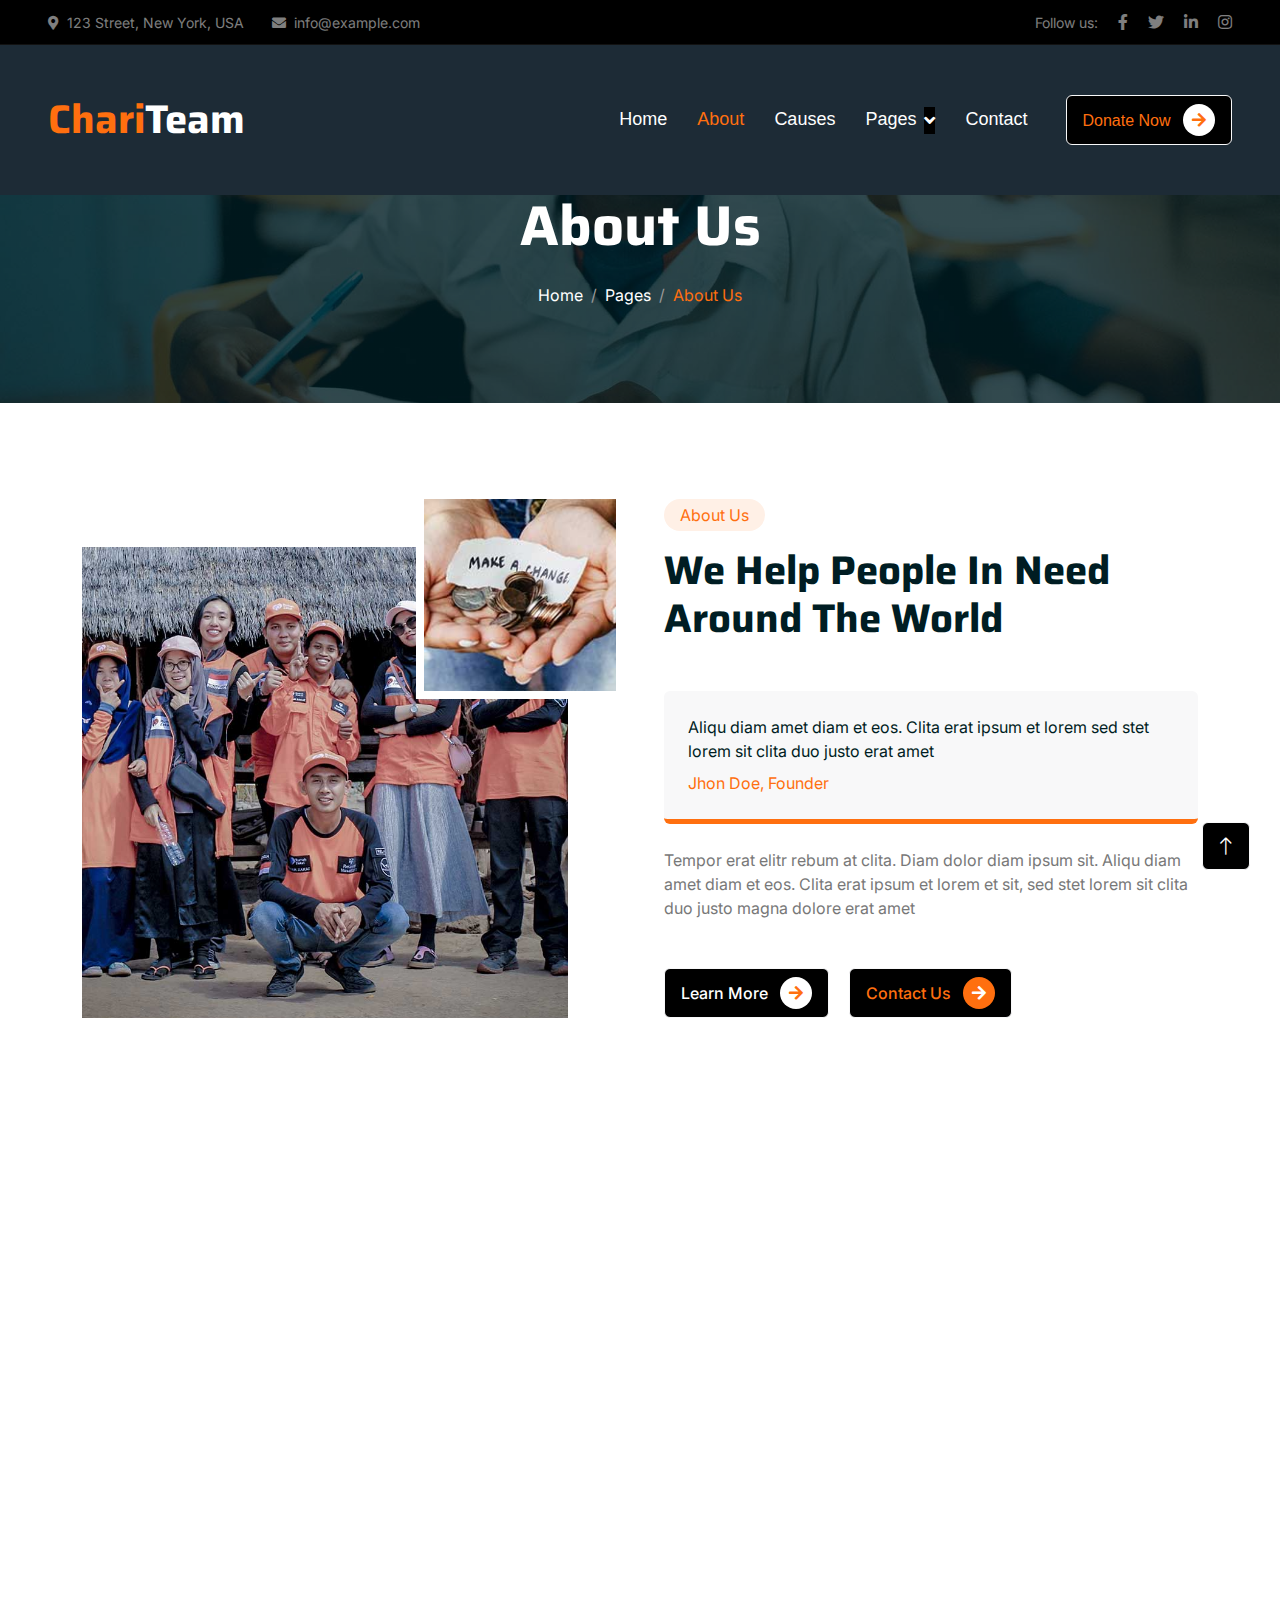
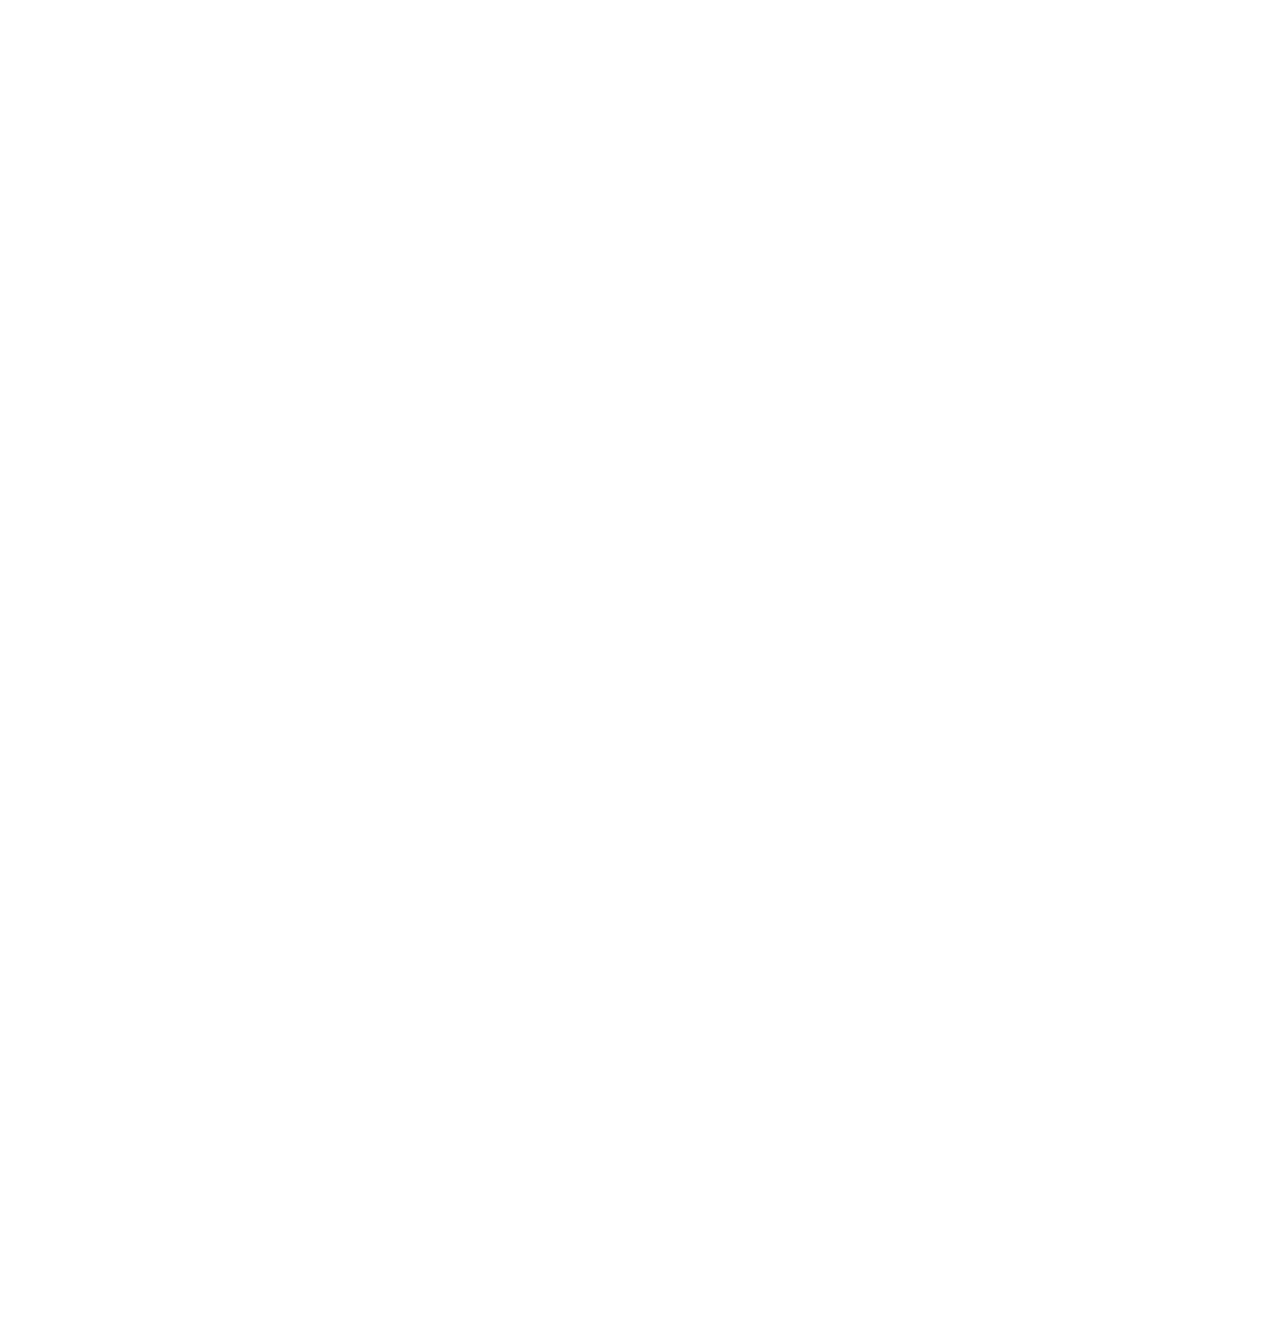
==== about.html @ 8b5d3482 "commit" ====
<!DOCTYPE html>
<html lang="en">

<head>
    <meta charset="utf-8">
    <title>ChariTeam - Free Nonprofit Website Template</title>
    <meta content="width=device-width, initial-scale=1.0" name="viewport">
    <meta content="" name="keywords">
    <meta content="" name="description">

    <!-- Favicon -->
    <link href="img/favicon.ico" rel="icon">

    <!-- Google Web Fonts -->
    <link rel="preconnect" href="https://fonts.googleapis.com">
    <link rel="preconnect" href="https://fonts.gstatic.com" crossorigin>
    <link href="https://fonts.googleapis.com/css2?family=Inter:wght@400;500;600&family=Saira:wght@500;600;700&display=swap" rel="stylesheet"> 

    <!-- Icon Font Stylesheet -->
    <link href="https://cdnjs.cloudflare.com/ajax/libs/font-awesome/5.10.0/css/all.min.css" rel="stylesheet">
    <link href="https://cdn.jsdelivr.net/npm/bootstrap-icons@1.4.1/font/bootstrap-icons.css" rel="stylesheet">

    <!-- Libraries Stylesheet -->
    <link href="lib/animate/animate.min.css" rel="stylesheet">
    <link href="lib/owlcarousel/assets/owl.carousel.min.css" rel="stylesheet">

    <!-- Customized Bootstrap Stylesheet -->
    <link href="css/bootstrap.min.css" rel="stylesheet">

    <!-- Template Stylesheet -->
    <link href="css/style.css" rel="stylesheet">
</head>

<body>
    <!-- Spinner Start -->
    <div id="spinner" class="show bg-white position-fixed translate-middle w-100 vh-100 top-50 start-50 d-flex align-items-center justify-content-center">
        <div class="spinner-grow text-primary" role="status"></div>
    </div>
    <!-- Spinner End -->


    <!-- Navbar Start -->
    <div class="container-fluid fixed-top px-0 wow fadeIn" data-wow-delay="0.1s">
        <div class="top-bar text-white-50 row gx-0 align-items-center d-none d-lg-flex">
            <div class="col-lg-6 px-5 text-start">
                <small><i class="fa fa-map-marker-alt me-2"></i>123 Street, New York, USA</small>
                <small class="ms-4"><i class="fa fa-envelope me-2"></i>info@example.com</small>
            </div>
            <div class="col-lg-6 px-5 text-end">
                <small>Follow us:</small>
                <a class="text-white-50 ms-3" href=""><i class="fab fa-facebook-f"></i></a>
                <a class="text-white-50 ms-3" href=""><i class="fab fa-twitter"></i></a>
                <a class="text-white-50 ms-3" href=""><i class="fab fa-linkedin-in"></i></a>
                <a class="text-white-50 ms-3" href=""><i class="fab fa-instagram"></i></a>
            </div>
        </div>

        <nav class="navbar navbar-expand-lg navbar-dark py-lg-0 px-lg-5 wow fadeIn" data-wow-delay="0.1s">
            <a href="index.html" class="navbar-brand ms-4 ms-lg-0">
                <h1 class="fw-bold text-primary m-0">Chari<span class="text-white">Team</span></h1>
            </a>
            <button type="button" class="navbar-toggler me-4" data-bs-toggle="collapse" data-bs-target="#navbarCollapse">
                <span class="navbar-toggler-icon"></span>
            </button>
            <div class="collapse navbar-collapse" id="navbarCollapse">
                <div class="navbar-nav ms-auto p-4 p-lg-0">
                    <a href="index.html" class="nav-item nav-link">Home</a>
                    <a href="about.html" class="nav-item nav-link active">About</a>
                    <a href="causes.html" class="nav-item nav-link">Causes</a>
                    <div class="nav-item dropdown">
                        <a href="#" class="nav-link dropdown-toggle" data-bs-toggle="dropdown">Pages</a>
                        <div class="dropdown-menu m-0">
                            <a href="service.html" class="dropdown-item">Service</a>
                            <a href="donate.html" class="dropdown-item">Donate</a>
                            <a href="team.html" class="dropdown-item">Our Team</a>
                            <a href="testimonial.html" class="dropdown-item">Testimonial</a>
                            <a href="404.html" class="dropdown-item">404 Page</a>
                        </div>
                    </div>
                    <a href="contact.html" class="nav-item nav-link">Contact</a>
                </div>
                <div class="d-none d-lg-flex ms-2">
                    <a class="btn btn-outline-primary py-2 px-3" href="">
                        Donate Now
                        <div class="d-inline-flex btn-sm-square bg-white text-primary rounded-circle ms-2">
                            <i class="fa fa-arrow-right"></i>
                        </div>
                    </a>
                </div>
            </div>
        </nav>
    </div>
    <!-- Navbar End -->


    <!-- Page Header Start -->
    <div class="container-fluid page-header mb-5 wow fadeIn" data-wow-delay="0.1s">
        <div class="container text-center">
            <h1 class="display-4 text-white animated slideInDown mb-4">About Us</h1>
            <nav aria-label="breadcrumb animated slideInDown">
                <ol class="breadcrumb justify-content-center mb-0">
                    <li class="breadcrumb-item"><a class="text-white" href="#">Home</a></li>
                    <li class="breadcrumb-item"><a class="text-white" href="#">Pages</a></li>
                    <li class="breadcrumb-item text-primary active" aria-current="page">About Us</li>
                </ol>
            </nav>
        </div>
    </div>
    <!-- Page Header End -->


    <!-- About Start -->
    <div class="container-xxl py-5">
        <div class="container">
            <div class="row g-5">
                <div class="col-lg-6 wow fadeInUp" data-wow-delay="0.1s">
                    <div class="position-relative overflow-hidden h-100" style="min-height: 400px;">
                        <img class="position-absolute w-100 h-100 pt-5 pe-5" src="img/about-1.jpg" alt="" style="object-fit: cover;">
                        <img class="position-absolute top-0 end-0 bg-white ps-2 pb-2" src="img/about-2.jpg" alt="" style="width: 200px; height: 200px;">
                    </div>
                </div>
                <div class="col-lg-6 wow fadeInUp" data-wow-delay="0.5s">
                    <div class="h-100">
                        <div class="d-inline-block rounded-pill bg-secondary text-primary py-1 px-3 mb-3">About Us</div>
                        <h1 class="display-6 mb-5">We Help People In Need Around The World</h1>
                        <div class="bg-light border-bottom border-5 border-primary rounded p-4 mb-4">
                            <p class="text-dark mb-2">Aliqu diam amet diam et eos. Clita erat ipsum et lorem sed stet lorem sit clita duo justo erat amet</p>
                            <span class="text-primary">Jhon Doe, Founder</span>
                        </div>
                        <p class="mb-5">Tempor erat elitr rebum at clita. Diam dolor diam ipsum sit. Aliqu diam amet diam et eos. Clita erat ipsum et lorem et sit, sed stet lorem sit clita duo justo magna dolore erat amet</p>
                        <a class="btn btn-primary py-2 px-3 me-3" href="">
                            Learn More
                            <div class="d-inline-flex btn-sm-square bg-white text-primary rounded-circle ms-2">
                                <i class="fa fa-arrow-right"></i>
                            </div>
                        </a>
                        <a class="btn btn-outline-primary py-2 px-3" href="">
                            Contact Us
                            <div class="d-inline-flex btn-sm-square bg-primary text-white rounded-circle ms-2">
                                <i class="fa fa-arrow-right"></i>
                            </div>
                        </a>
                    </div>
                </div>
            </div>
        </div>
    </div>
    <!-- About End -->


    <!-- Service Start -->
    <div class="container-xxl py-5">
        <div class="container">
            <div class="text-center mx-auto mb-5 wow fadeInUp" data-wow-delay="0.1s" style="max-width: 500px;">
                <div class="d-inline-block rounded-pill bg-secondary text-primary py-1 px-3 mb-3">What We Do</div>
                <h1 class="display-6 mb-5">Learn More What We Do And Get Involved</h1>
            </div>
            <div class="row g-4 justify-content-center">
                <div class="col-lg-4 col-md-6 wow fadeInUp" data-wow-delay="0.1s">
                    <div class="service-item bg-white text-center h-100 p-4 p-xl-5">
                        <img class="img-fluid mb-4" src="img/icon-1.png" alt="">
                        <h4 class="mb-3">Child Education</h4>
                        <p class="mb-4">Tempor ut dolore lorem kasd vero ipsum sit eirmod sit. Ipsum diam justo sed vero dolor duo.</p>
                        <a class="btn btn-outline-primary px-3" href="">
                            Learn More
                            <div class="d-inline-flex btn-sm-square bg-primary text-white rounded-circle ms-2">
                                <i class="fa fa-arrow-right"></i>
                            </div>
                        </a>
                    </div>
                </div>
                <div class="col-lg-4 col-md-6 wow fadeInUp" data-wow-delay="0.3s">
                    <div class="service-item bg-white text-center h-100 p-4 p-xl-5">
                        <img class="img-fluid mb-4" src="img/icon-2.png" alt="">
                        <h4 class="mb-3">Medical Treatment</h4>
                        <p class="mb-4">Tempor ut dolore lorem kasd vero ipsum sit eirmod sit. Ipsum diam justo sed vero dolor duo.</p>
                        <a class="btn btn-outline-primary px-3" href="">
                            Learn More
                            <div class="d-inline-flex btn-sm-square bg-primary text-white rounded-circle ms-2">
                                <i class="fa fa-arrow-right"></i>
                            </div>
                        </a>
                    </div>
                </div>
                <div class="col-lg-4 col-md-6 wow fadeInUp" data-wow-delay="0.5s">
                    <div class="service-item bg-white text-center h-100 p-4 p-xl-5">
                        <img class="img-fluid mb-4" src="img/icon-3.png" alt="">
                        <h4 class="mb-3">Pure Drinking Water</h4>
                        <p class="mb-4">Tempor ut dolore lorem kasd vero ipsum sit eirmod sit. Ipsum diam justo sed vero dolor duo.</p>
                        <a class="btn btn-outline-primary px-3" href="">
                            Learn More
                            <div class="d-inline-flex btn-sm-square bg-primary text-white rounded-circle ms-2">
                                <i class="fa fa-arrow-right"></i>
                            </div>
                        </a>
                    </div>
                </div>
            </div>
        </div>
    </div>
    <!-- Service End -->


    <!-- Team Start -->
    <div class="container-xxl py-5">
        <div class="container">
            <div class="text-center mx-auto mb-5 wow fadeInUp" data-wow-delay="0.1s" style="max-width: 500px;">
                <div class="d-inline-block rounded-pill bg-secondary text-primary py-1 px-3 mb-3">Team Members</div>
                <h1 class="display-6 mb-5">Let's Meet With Our Ordinary Soldiers</h1>
            </div>
            <div class="row g-4">
                <div class="col-lg-3 col-md-6 wow fadeInUp" data-wow-delay="0.1s">
                    <div class="team-item position-relative rounded overflow-hidden">
                        <div class="overflow-hidden">
                            <img class="img-fluid" src="img/team-1.jpg" alt="">
                        </div>
                        <div class="team-text bg-light text-center p-4">
                            <h5>Full Name</h5>
                            <p class="text-primary">Designation</p>
                            <div class="team-social text-center">
                                <a class="btn btn-square" href=""><i class="fab fa-facebook-f"></i></a>
                                <a class="btn btn-square" href=""><i class="fab fa-twitter"></i></a>
                                <a class="btn btn-square" href=""><i class="fab fa-instagram"></i></a>
                            </div>
                        </div>
                    </div>
                </div>
                <div class="col-lg-3 col-md-6 wow fadeInUp" data-wow-delay="0.3s">
                    <div class="team-item position-relative rounded overflow-hidden">
                        <div class="overflow-hidden">
                            <img class="img-fluid" src="img/team-2.jpg" alt="">
                        </div>
                        <div class="team-text bg-light text-center p-4">
                            <h5>Full Name</h5>
                            <p class="text-primary">Designation</p>
                            <div class="team-social text-center">
                                <a class="btn btn-square" href=""><i class="fab fa-facebook-f"></i></a>
                                <a class="btn btn-square" href=""><i class="fab fa-twitter"></i></a>
                                <a class="btn btn-square" href=""><i class="fab fa-instagram"></i></a>
                            </div>
                        </div>
                    </div>
                </div>
                <div class="col-lg-3 col-md-6 wow fadeInUp" data-wow-delay="0.5s">
                    <div class="team-item position-relative rounded overflow-hidden">
                        <div class="overflow-hidden">
                            <img class="img-fluid" src="img/team-3.jpg" alt="">
                        </div>
                        <div class="team-text bg-light text-center p-4">
                            <h5>Full Name</h5>
                            <p class="text-primary">Designation</p>
                            <div class="team-social text-center">
                                <a class="btn btn-square" href=""><i class="fab fa-facebook-f"></i></a>
                                <a class="btn btn-square" href=""><i class="fab fa-twitter"></i></a>
                                <a class="btn btn-square" href=""><i class="fab fa-instagram"></i></a>
                            </div>
                        </div>
                    </div>
                </div>
                <div class="col-lg-3 col-md-6 wow fadeInUp" data-wow-delay="0.7s">
                    <div class="team-item position-relative rounded overflow-hidden">
                        <div class="overflow-hidden">
                            <img class="img-fluid" src="img/team-4.jpg" alt="">
                        </div>
                        <div class="team-text bg-light text-center p-4">
                            <h5>Full Name</h5>
                            <p class="text-primary">Designation</p>
                            <div class="team-social text-center">
                                <a class="btn btn-square" href=""><i class="fab fa-facebook-f"></i></a>
                                <a class="btn btn-square" href=""><i class="fab fa-twitter"></i></a>
                                <a class="btn btn-square" href=""><i class="fab fa-instagram"></i></a>
                            </div>
                        </div>
                    </div>
                </div>
            </div>
        </div>
    </div>
    <!-- Team End -->


    <!-- Footer Start -->
    <div class="container-fluid bg-dark text-white-50 footer mt-5 pt-5 wow fadeIn" data-wow-delay="0.1s">
        <div class="container py-5">
            <div class="row g-5">
                <div class="col-lg-3 col-md-6">
                    <h1 class="fw-bold text-primary mb-4">Chari<span class="text-white">Team</span></h1>
                    <p>Diam dolor diam ipsum sit. Aliqu diam amet diam et eos. Clita erat ipsum et lorem et sit, sed stet lorem sit clita</p>
                    <div class="d-flex pt-2">
                        <a class="btn btn-square me-1" href=""><i class="fab fa-twitter"></i></a>
                        <a class="btn btn-square me-1" href=""><i class="fab fa-facebook-f"></i></a>
                        <a class="btn btn-square me-1" href=""><i class="fab fa-youtube"></i></a>
                        <a class="btn btn-square me-0" href=""><i class="fab fa-linkedin-in"></i></a>
                    </div>
                </div>
                <div class="col-lg-3 col-md-6">
                    <h5 class="text-light mb-4">Address</h5>
                    <p><i class="fa fa-map-marker-alt me-3"></i>123 Street, New York, USA</p>
                    <p><i class="fa fa-phone-alt me-3"></i>+012 345 67890</p>
                    <p><i class="fa fa-envelope me-3"></i>info@example.com</p>
                </div>
                <div class="col-lg-3 col-md-6">
                    <h5 class="text-light mb-4">Quick Links</h5>
                    <a class="btn btn-link" href="">About Us</a>
                    <a class="btn btn-link" href="">Contact Us</a>
                    <a class="btn btn-link" href="">Our Services</a>
                    <a class="btn btn-link" href="">Terms & Condition</a>
                    <a class="btn btn-link" href="">Support</a>
                </div>
                <div class="col-lg-3 col-md-6">
                    <h5 class="text-light mb-4">Newsletter</h5>
                    <p>Dolor amet sit justo amet elitr clita ipsum elitr est.</p>
                    <div class="position-relative mx-auto" style="max-width: 400px;">
                        <input class="form-control bg-transparent w-100 py-3 ps-4 pe-5" type="text" placeholder="Your email">
                        <button type="button" class="btn btn-primary py-2 position-absolute top-0 end-0 mt-2 me-2">SignUp</button>
                    </div>
                </div>
            </div>
        </div>
        <div class="container-fluid copyright">
            <div class="container">
                <div class="row">
                    <div class="col-md-6 text-center text-md-start mb-3 mb-md-0">
                        &copy; <a href="#">Your Site Name</a>, All Right Reserved.
                    </div>
                    <div class="col-md-6 text-center text-md-end">
                        <!--/*** This template is free as long as you keep the footer author’s credit link/attribution link/backlink. If you'd like to use the template without the footer author’s credit link/attribution link/backlink, you can purchase the Credit Removal License from "https://htmlcodex.com/credit-removal". Thank you for your support. ***/-->
                        Designed By <a href="https://htmlcodex.com">HTML Codex</a>
                    </div>
                </div>
            </div>
        </div>
    </div>
    <!-- Footer End -->


    <!-- Back to Top -->
    <a href="#" class="btn btn-lg btn-primary btn-lg-square back-to-top"><i class="bi bi-arrow-up"></i></a>


    <!-- JavaScript Libraries -->
    <script src="https://code.jquery.com/jquery-3.4.1.min.js"></script>
    <script src="https://cdn.jsdelivr.net/npm/bootstrap@5.0.0/dist/js/bootstrap.bundle.min.js"></script>
    <script src="lib/wow/wow.min.js"></script>
    <script src="lib/easing/easing.min.js"></script>
    <script src="lib/waypoints/waypoints.min.js"></script>
    <script src="lib/owlcarousel/owl.carousel.min.js"></script>
    <script src="lib/parallax/parallax.min.js"></script>

    <!-- Template Javascript -->
    <script src="js/main.js"></script>
</body>

</html>
---- css/style.css ----
/********** Template CSS **********/
:root {
    --primary: #FF6F0F;
    --secondary: #FFF0E6;
    --light: #F8F8F9;
    --dark: #001D23;
}

.back-to-top {
    position: fixed;
    display: none;
    right: 30px;
    bottom: 30px;
    z-index: 99;
}


/*** Spinner ***/
#spinner {
    opacity: 0;
    visibility: hidden;
    transition: opacity .5s ease-out, visibility 0s linear .5s;
    z-index: 99999;
}

#spinner.show {
    transition: opacity .5s ease-out, visibility 0s linear 0s;
    visibility: visible;
    opacity: 1;
}


/*** Button ***/
.btn {
    font-weight: 500;
    transition: .5s;
    background-color: black;
    border-color: #F8F8F9;
}

.btn.btn-primary,
.btn.btn-outline-primary:hover {
    color: #FFFFFF;
}

.btn.btn-primary:hover {
    color: var(--primary);
    background: transparent;
}

.btn-square {
    width: 38px;
    height: 38px;
}

.btn-sm-square {
    width: 32px;
    height: 32px;
}

.btn-lg-square {
    width: 48px;
    height: 48px;
}

.btn-square,
.btn-sm-square,
.btn-lg-square {
    padding: 0;
    display: flex;
    align-items: center;
    justify-content: center;
    font-weight: normal;
}


/*** Navbar ***/
.fixed-top {
    transition: .5s;
}

.top-bar {
    height: 45px;
    border-bottom: 1px solid rgba(255, 255, 255, .07);
    background-color: #000;
}
.navbar {
    background-color: #1d2b36;
    height: 150px;
    font-size: 18px;
    font-family: Arial, Helvetica, sans-serif;
}
.navbar .dropdown-toggle::after {
    border: none;
    content: "\f107";
    font-family: "Font Awesome 5 Free";
    font-weight: 900;
    vertical-align: middle;
    margin-left: 8px;
    background-color: #000;
}

.navbar .navbar-nav .nav-link {
    margin-right: 30px;
    padding: 25px 0;
    color: #FFFFFF;
    font-weight: 500;
    outline: none;
}

.navbar .navbar-nav .nav-link:hover,
.navbar .navbar-nav .nav-link.active {
    color: var(--primary);
}

@media (max-width: 991.98px) {
    .navbar .navbar-nav {
        margin-top: 10px;
        border-top: 1px solid rgba(0, 0, 0, .07);
        background: var(--dark);
    }

    .navbar .navbar-nav .nav-link {
        padding: 10px 0;
    }
}

@media (min-width: 992px) {
    .navbar .nav-item .dropdown-menu {
        display: block;
        visibility: hidden;
        top: 100%;
        transform: rotateX(-75deg);
        transform-origin: 0% 0%;
        transition: .5s;
        opacity: 0;
    }

    .navbar .nav-item:hover .dropdown-menu {
        transform: rotateX(0deg);
        visibility: visible;
        transition: .5s;
        opacity: 1;
    }
}


/*** Header ***/
.carousel-caption {
    top: 0;
    left: 0;
    right: 0;
    bottom: 0;
    display: flex;
    align-items: center;
    justify-content: center;
    text-align: center;
    background: rgba(0, 29, 35, .8);
    z-index: 1;
}

.carousel-control-prev,
.carousel-control-next {
    width: 15%;
}

.carousel-control-prev-icon,
.carousel-control-next-icon {
    width: 3rem;
    height: 3rem;
    background-color: var(--dark);
    border: 12px solid var(--dark);
    border-radius: 3rem;
}

@media (max-width: 768px) {
    #header-carousel .carousel-item {
        position: relative;
        min-height: 450px;
    }
    
    #header-carousel .carousel-item img {
        position: absolute;
        width: 100%;
        height: 100%;
        object-fit: cover;
    }
}

.page-header {
    padding-top: 12rem;
    padding-bottom: 6rem;
    background: linear-gradient(rgba(0, 29, 35, .8), rgba(0, 29, 35, .8)), url(../img/carousel-1.jpg) center center no-repeat;
    background-size: cover;
}

.page-header .breadcrumb-item+.breadcrumb-item::before {
    color: #999999;
}


/*** Causes ***/
.causes-item .progress {
    height: 5px;
    border-radius: 0;
    overflow: visible;
}

.causes-item .progress .progress-bar {
    position: relative;
    overflow: visible;
    width: 0px;
    border-radius: 0;
    transition: 5s;
}

.causes-item .progress .progress-bar span {
    position: absolute;
    top: -7px;
    right: 0;
    width: 40px;
    height: 19px;
    display: flex;
    align-items: center;
    justify-content: center;
    font-size: 12px;
    background: var(--primary);
    color: #FFFFFF;
}

.causes-item .causes-overlay {
    position: absolute;
    width: 100%;
    height: 0;
    top: 0;
    left: 0;
    display: flex;
    align-items: center;
    justify-content: center;
    background: rgba(0, 0, 0, .5);
    overflow: hidden;
    opacity: 0;
    transition: .5s;
}

.causes-item:hover .causes-overlay {
    height: 100%;
    opacity: 1;
}


/*** Service ***/
.service-item {
    box-shadow: 0 0 45px rgba(0, 0, 0, .06);
}


/*** Donate ***/
.donate {
    background: rgba(0, 29, 35, .8);
}

.btn-group .btn-light:hover,
.btn-group input[type="radio"]:checked+label {
    color: var(--primary);
    border-color: var(--primary);
}


/*** Team ***/
.team-item img {
    position: relative;
    top: 0;
    transition: .5s;
}

.team-item:hover img {
    top: -30px;
}

.team-item .team-text {
    position: relative;
    height: 100px;
    transition: .5s;
}

.team-item:hover .team-text {
    margin-top: -60px;
    height: 160px;
}

.team-item .team-text .team-social {
    opacity: 0;
    transition: .5s;
}

.team-item:hover .team-text .team-social {
    opacity: 1;
}

.team-item .team-social .btn {
    display: inline-flex;
    color: var(--primary);
    background: #FFFFFF;
    border-radius: 40px;
}

.team-item .team-social .btn:hover {
    color: #FFFFFF;
    background: var(--primary);
}


/*** Testimonial ***/
.testimonial-carousel::before {
    position: absolute;
    content: "";
    top: 0;
    left: 0;
    height: 100%;
    width: 0;
    background: linear-gradient(to right, rgba(255, 255, 255, 1) 0%, rgba(255, 255, 255, 0) 100%);
    z-index: 1;
}

.testimonial-carousel::after {
    position: absolute;
    content: "";
    top: 0;
    right: 0;
    height: 100%;
    width: 0;
    background: linear-gradient(to left, rgba(255, 255, 255, 1) 0%, rgba(255, 255, 255, 0) 100%);
    z-index: 1;
}

@media (min-width: 768px) {
    .testimonial-carousel::before,
    .testimonial-carousel::after {
        width: 200px;
    }
}

@media (min-width: 992px) {
    .testimonial-carousel::before,
    .testimonial-carousel::after {
        width: 300px;
    }
}

.testimonial-carousel .owl-item .testimonial-text {
    background: var(--light);
    transform: scale(.8);
    transition: .5s;
}

.testimonial-carousel .owl-item.center .testimonial-text {
    background: var(--primary);
    transform: scale(1);
}

.testimonial-carousel .owl-item .testimonial-text *,
.testimonial-carousel .owl-item .testimonial-item img {
    transition: .5s;
}

.testimonial-carousel .owl-item.center .testimonial-text * {
    color: var(--light) !important;
}

.testimonial-carousel .owl-item.center .testimonial-item img {
    background: var(--primary) !important;
} 

.testimonial-carousel .owl-nav {
    position: absolute;
    width: 350px;
    top: 15px;
    left: 50%;
    transform: translateX(-50%);
    display: flex;
    justify-content: space-between;
    opacity: 0;
    transition: .5s;
    z-index: 1;
}

.testimonial-carousel:hover .owl-nav {
    width: 300px;
    opacity: 1;
}

.testimonial-carousel .owl-nav .owl-prev,
.testimonial-carousel .owl-nav .owl-next {
    position: relative;
    color: var(--primary);
    font-size: 45px;
    transition: .5s;
}

.testimonial-carousel .owl-nav .owl-prev:hover,
.testimonial-carousel .owl-nav .owl-next:hover {
    color: var(--dark);
}


/*** Footer ***/

.footer .btn.btn-link {
    display: block;
    margin-bottom: 5px;
    padding: 0;
    text-align: left;
    color: rgba(255,255,255,0.5);
    font-weight: normal;
    text-transform: capitalize;
    transition: .3s;
}

.footer .btn.btn-link::before {
    position: relative;
    content: "\f105";
    font-family: "Font Awesome 5 Free";
    font-weight: 900;
    color: rgba(255,255,255,0.5);
    margin-right: 10px;
}

.footer .btn.btn-link:hover {
    color: var(--light);
    letter-spacing: 1px;
    box-shadow: none;
}

.footer .btn.btn-square {
    color: rgba(255,255,255,0.5);
    border: 1px solid rgba(255,255,255,0.5);
}

.footer .btn.btn-square:hover {
    color: var(--secondary);
    border-color: var(--light);
}

.footer .copyright {
    padding: 25px 0;
    font-size: 15px;
    border-top: 1px solid rgba(256, 256, 256, .1);
}

.footer .copyright a {
    color: var(--secondary);
}

.footer .copyright a:hover {
    color: var(--primary);
}
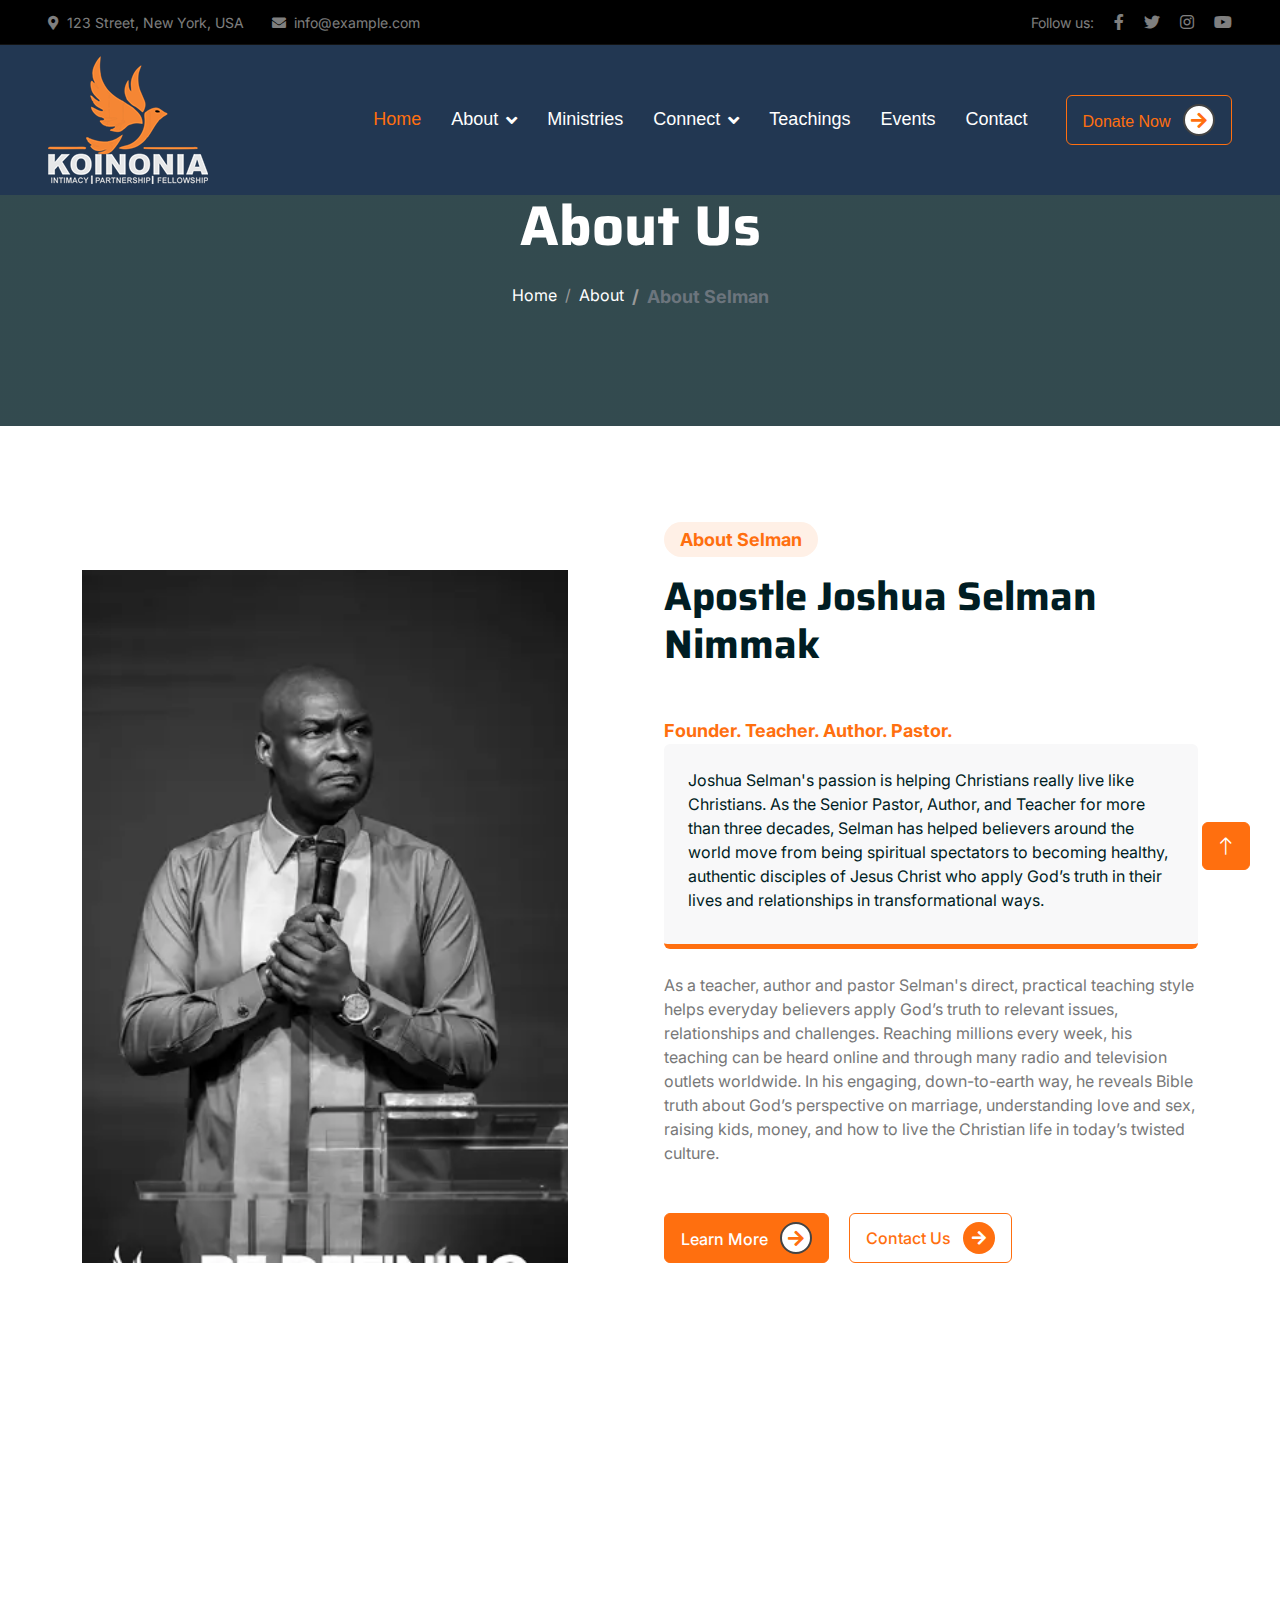
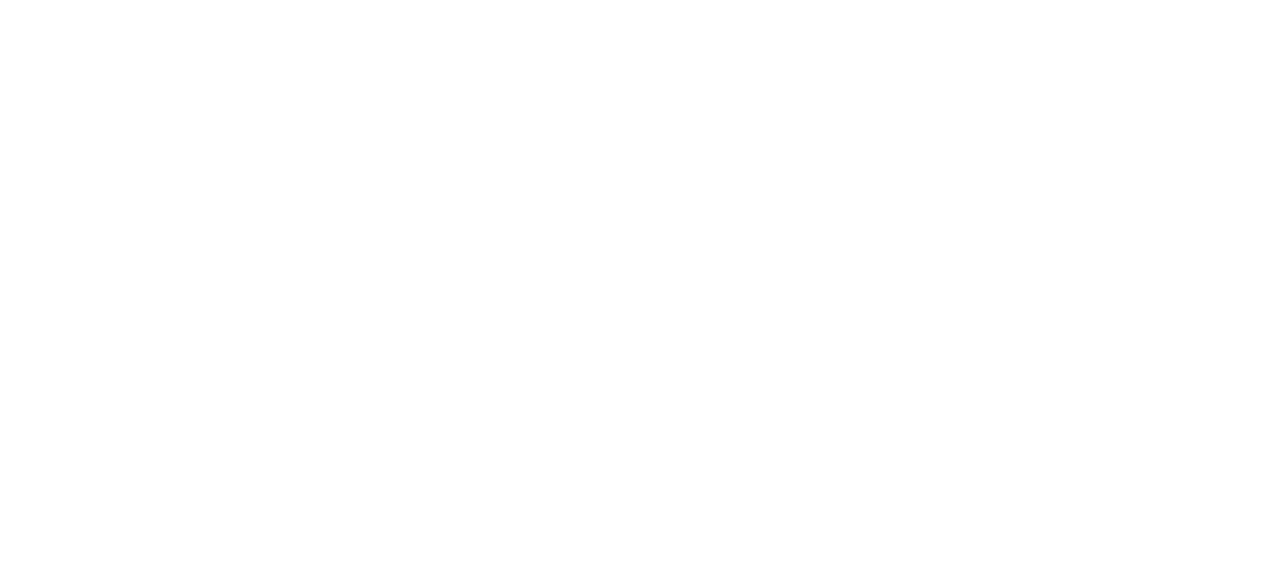
==== commit 39d205c6: "commit" ====
--- a/about.html
+++ b/about.html
@@ -3,7 +3,7 @@
 
 <head>
     <meta charset="utf-8">
-    <title>ChariTeam - Free Nonprofit Website Template</title>
+    <title>KOINONIA: Eternity Network International</title>
     <meta content="width=device-width, initial-scale=1.0" name="viewport">
     <meta content="" name="keywords">
     <meta content="" name="description">
@@ -48,39 +48,55 @@
             </div>
             <div class="col-lg-6 px-5 text-end">
                 <small>Follow us:</small>
-                <a class="text-white-50 ms-3" href=""><i class="fab fa-facebook-f"></i></a>
-                <a class="text-white-50 ms-3" href=""><i class="fab fa-twitter"></i></a>
-                <a class="text-white-50 ms-3" href=""><i class="fab fa-linkedin-in"></i></a>
-                <a class="text-white-50 ms-3" href=""><i class="fab fa-instagram"></i></a>
+                <a class="text-white-50 ms-3" href="https://web.facebook.com/koinoniaglobal/"><i class="fab fa-facebook-f"></i></a>
+                <a class="text-white-50 ms-3" href="twitter.com/koinoniaeni"><i class="fab fa-twitter"></i></a>
+                <a class="text-white-50 ms-3" href="Instagram.com/Koinonia.abuja"><i class="fab fa-instagram"></i></a>
+                <a class="text-white-50 ms-3" href="https://www.youtube.com/@KoinoniaGlobal"><i class="fab fa-youtube"></i></a>
             </div>
         </div>
 
         <nav class="navbar navbar-expand-lg navbar-dark py-lg-0 px-lg-5 wow fadeIn" data-wow-delay="0.1s">
             <a href="index.html" class="navbar-brand ms-4 ms-lg-0">
-                <h1 class="fw-bold text-primary m-0">Chari<span class="text-white">Team</span></h1>
+                <img src="img/logo1.png">
             </a>
             <button type="button" class="navbar-toggler me-4" data-bs-toggle="collapse" data-bs-target="#navbarCollapse">
                 <span class="navbar-toggler-icon"></span>
             </button>
             <div class="collapse navbar-collapse" id="navbarCollapse">
                 <div class="navbar-nav ms-auto p-4 p-lg-0">
-                    <a href="index.html" class="nav-item nav-link">Home</a>
-                    <a href="about.html" class="nav-item nav-link active">About</a>
-                    <a href="causes.html" class="nav-item nav-link">Causes</a>
+                    <a href="index.html" class="nav-item nav-link active">Home</a>
                     <div class="nav-item dropdown">
-                        <a href="#" class="nav-link dropdown-toggle" data-bs-toggle="dropdown">Pages</a>
+                        <a href="#" class="nav-link dropdown-toggle" data-bs-toggle="dropdown">About</a>
                         <div class="dropdown-menu m-0">
-                            <a href="service.html" class="dropdown-item">Service</a>
-                            <a href="donate.html" class="dropdown-item">Donate</a>
-                            <a href="team.html" class="dropdown-item">Our Team</a>
-                            <a href="testimonial.html" class="dropdown-item">Testimonial</a>
-                            <a href="404.html" class="dropdown-item">404 Page</a>
-                        </div>
-                    </div>
+                            <a href="service.html" class="dropdown-item">Apostle Selman</a>
+                            <a href="donate.html" class="dropdown-item">Our Mission & Vision</a>
+                            <a href="beliefs.html" class="dropdown-item">Our Beliefs</a>
+                            <a href="history.html" class="dropdown-item">Our History</a>
+                            <a href="team.html" class="dropdown-item">Our Pastors</a>
+                            <a href="team.html" class="dropdown-item">Our Blog</a>
+                            
+                            
+                        </div>
+                    </div>
+                    <a href="causes.html" class="nav-item nav-link">Ministries</a>
+                    <div class="nav-item dropdown">
+                        <a href="#" class="nav-link dropdown-toggle" data-bs-toggle="dropdown">Connect</a>
+                        <div class="dropdown-menu m-0">
+                            <a href="homegroup.html" class="dropdown-item">Home Groups</a>
+                            <a href="recovery.html" class="dropdown-item">Recovery Group</a>
+                            <a href="membership.html" class="dropdown-item">Membership</a>
+                            <a href="children.html" class="dropdown-item">Children & Students</a>
+                            <a href="404.html" class="dropdown-item">Volunteer</a>
+                            <a href="counselling.html" class="dropdown-item">Counselling</a>
+                            <a href="assistence.html" class="dropdown-item">Assistence</a>
+                        </div>
+                    </div>
+                    <a href="teachings.html" class="nav-item nav-link">Teachings</a>
+                    <a href="events.html" class="nav-item nav-link">Events</a>
                     <a href="contact.html" class="nav-item nav-link">Contact</a>
                 </div>
                 <div class="d-none d-lg-flex ms-2">
-                    <a class="btn btn-outline-primary py-2 px-3" href="">
+                    <a class="btn btn-outline-primary py-2 px-3" href="https://pay.squadco.com/koinoniaglobal">
                         Donate Now
                         <div class="d-inline-flex btn-sm-square bg-white text-primary rounded-circle ms-2">
                             <i class="fa fa-arrow-right"></i>
@@ -100,8 +116,8 @@
             <nav aria-label="breadcrumb animated slideInDown">
                 <ol class="breadcrumb justify-content-center mb-0">
                     <li class="breadcrumb-item"><a class="text-white" href="#">Home</a></li>
-                    <li class="breadcrumb-item"><a class="text-white" href="#">Pages</a></li>
-                    <li class="breadcrumb-item text-primary active" aria-current="page">About Us</li>
+                    <li class="breadcrumb-item"><a class="text-white" href="#">About</a></li>
+                    <li class="breadcrumb-item text-primary active" aria-current="page">About Selman</li>
                 </ol>
             </nav>
         </div>
@@ -115,19 +131,29 @@
             <div class="row g-5">
                 <div class="col-lg-6 wow fadeInUp" data-wow-delay="0.1s">
                     <div class="position-relative overflow-hidden h-100" style="min-height: 400px;">
-                        <img class="position-absolute w-100 h-100 pt-5 pe-5" src="img/about-1.jpg" alt="" style="object-fit: cover;">
-                        <img class="position-absolute top-0 end-0 bg-white ps-2 pb-2" src="img/about-2.jpg" alt="" style="width: 200px; height: 200px;">
+                        <img class="position-absolute w-100 h-100 pt-5 pe-5" src="img/apostle.webp" alt="Apostle Selman" style="object-fit: cover;">
+                        
                     </div>
                 </div>
                 <div class="col-lg-6 wow fadeInUp" data-wow-delay="0.5s">
                     <div class="h-100">
-                        <div class="d-inline-block rounded-pill bg-secondary text-primary py-1 px-3 mb-3">About Us</div>
-                        <h1 class="display-6 mb-5">We Help People In Need Around The World</h1>
+                        <div class="d-inline-block rounded-pill bg-secondary text-primary py-1 px-3 mb-3">About Selman</div>
+                        <h1 class="display-6 mb-5">Apostle Joshua Selman Nimmak</h1>
+                        <span class="text-primary">Founder. Teacher. Author. Pastor.</span>
                         <div class="bg-light border-bottom border-5 border-primary rounded p-4 mb-4">
-                            <p class="text-dark mb-2">Aliqu diam amet diam et eos. Clita erat ipsum et lorem sed stet lorem sit clita duo justo erat amet</p>
-                            <span class="text-primary">Jhon Doe, Founder</span>
-                        </div>
-                        <p class="mb-5">Tempor erat elitr rebum at clita. Diam dolor diam ipsum sit. Aliqu diam amet diam et eos. Clita erat ipsum et lorem et sit, sed stet lorem sit clita duo justo magna dolore erat amet</p>
+                            <p class="text-dark mb-2">Joshua Selman's passion is helping Christians really live like Christians. 
+                                As the Senior Pastor, Author, and Teacher for more than three decades, Selman has helped believers 
+                                around the world move from being spiritual spectators to becoming healthy, authentic disciples of 
+                                Jesus Christ who apply God’s truth in their lives and relationships in transformational ways.</p>
+                            
+                            
+                        </div>
+                        <p class="mb-5">As a teacher, author and pastor Selman's direct, practical teaching style helps everyday believers apply
+                            God’s truth to relevant issues, relationships and challenges. Reaching millions every week, his 
+                            teaching can be heard online and through many radio and television outlets worldwide. 
+                            In his engaging, down-to-earth way, he reveals Bible truth about God’s perspective on marriage, 
+                            understanding love and sex, raising kids, money, and how to live the Christian life in today’s 
+                            twisted culture.</p>
                         <a class="btn btn-primary py-2 px-3 me-3" href="">
                             Learn More
                             <div class="d-inline-flex btn-sm-square bg-white text-primary rounded-circle ms-2">
@@ -155,200 +181,79 @@
                 <div class="d-inline-block rounded-pill bg-secondary text-primary py-1 px-3 mb-3">What We Do</div>
                 <h1 class="display-6 mb-5">Learn More What We Do And Get Involved</h1>
             </div>
-            <div class="row g-4 justify-content-center">
-                <div class="col-lg-4 col-md-6 wow fadeInUp" data-wow-delay="0.1s">
-                    <div class="service-item bg-white text-center h-100 p-4 p-xl-5">
-                        <img class="img-fluid mb-4" src="img/icon-1.png" alt="">
-                        <h4 class="mb-3">Child Education</h4>
-                        <p class="mb-4">Tempor ut dolore lorem kasd vero ipsum sit eirmod sit. Ipsum diam justo sed vero dolor duo.</p>
-                        <a class="btn btn-outline-primary px-3" href="">
-                            Learn More
-                            <div class="d-inline-flex btn-sm-square bg-primary text-white rounded-circle ms-2">
-                                <i class="fa fa-arrow-right"></i>
-                            </div>
-                        </a>
-                    </div>
-                </div>
-                <div class="col-lg-4 col-md-6 wow fadeInUp" data-wow-delay="0.3s">
-                    <div class="service-item bg-white text-center h-100 p-4 p-xl-5">
-                        <img class="img-fluid mb-4" src="img/icon-2.png" alt="">
-                        <h4 class="mb-3">Medical Treatment</h4>
-                        <p class="mb-4">Tempor ut dolore lorem kasd vero ipsum sit eirmod sit. Ipsum diam justo sed vero dolor duo.</p>
-                        <a class="btn btn-outline-primary px-3" href="">
-                            Learn More
-                            <div class="d-inline-flex btn-sm-square bg-primary text-white rounded-circle ms-2">
-                                <i class="fa fa-arrow-right"></i>
-                            </div>
-                        </a>
-                    </div>
-                </div>
-                <div class="col-lg-4 col-md-6 wow fadeInUp" data-wow-delay="0.5s">
-                    <div class="service-item bg-white text-center h-100 p-4 p-xl-5">
-                        <img class="img-fluid mb-4" src="img/icon-3.png" alt="">
-                        <h4 class="mb-3">Pure Drinking Water</h4>
-                        <p class="mb-4">Tempor ut dolore lorem kasd vero ipsum sit eirmod sit. Ipsum diam justo sed vero dolor duo.</p>
-                        <a class="btn btn-outline-primary px-3" href="">
-                            Learn More
-                            <div class="d-inline-flex btn-sm-square bg-primary text-white rounded-circle ms-2">
-                                <i class="fa fa-arrow-right"></i>
-                            </div>
-                        </a>
-                    </div>
-                </div>
-            </div>
-        </div>
-    </div>
-    <!-- Service End -->
-
-
-    <!-- Team Start -->
-    <div class="container-xxl py-5">
+        </div>
+    </div>
+
+
+   <!-- Footer Start -->
+   <div class="container-fluid bg-dark text-white-50 footer mt-5 pt-5 wow fadeIn" data-wow-delay="0.1s">
+    <div class="container py-5">
+        <div class="row g-5">
+            <div class="col-lg-3 col-md-6">
+                <img src="img/logo1.png">
+                <p>Diam dolor diam ipsum sit. Aliqu diam amet diam et eos. Clita erat ipsum et lorem et sit, sed stet lorem sit clita</p>
+                <div class="d-flex pt-2">
+                    <a class="btn btn-square me-1" href=""><i class="fab fa-twitter"></i></a>
+                    <a class="btn btn-square me-1" href=""><i class="fab fa-facebook-f"></i></a>
+                    <a class="btn btn-square me-1" href=""><i class="fab fa-youtube"></i></a>
+                    <a class="btn btn-square me-0" href=""><i class="fab fa-linkedin-in"></i></a>
+                </div>
+            </div>
+            <div class="col-lg-3 col-md-6">
+                <h5 class="text-light mb-4">Address</h5>
+                <p><i class="fa fa-map-marker-alt me-3"></i>123 Street, New York, USA</p>
+                <p><i class="fa fa-phone-alt me-3"></i>+012 345 67890</p>
+                <p><i class="fa fa-envelope me-3"></i>info@example.com</p>
+            </div>
+            <div class="col-lg-3 col-md-6">
+                <h5 class="text-light mb-4">Quick Links</h5>
+                <a class="btn btn-link" href="">About Us</a>
+                <a class="btn btn-link" href="">Contact Us</a>
+                <a class="btn btn-link" href="">Our Programmes</a>
+                <a class="btn btn-link" href="">Terms & Condition</a>
+                <a class="btn btn-link" href="">Connect</a>
+            </div>
+            <div class="col-lg-3 col-md-6">
+                <h5 class="text-light mb-4">Newsletter</h5>
+                <p>Dolor amet sit justo amet elitr clita ipsum elitr est.</p>
+                <div class="position-relative mx-auto" style="max-width: 400px;">
+                    <input class="form-control bg-transparent w-100 py-3 ps-4 pe-5" type="text" placeholder="Your email">
+                    <button type="button" class="btn btn-primary py-2 position-absolute top-0 end-0 mt-2 me-2">SignUp</button>
+                </div>
+            </div>
+        </div>
+    </div>
+    <div class="container-fluid copyright">
         <div class="container">
-            <div class="text-center mx-auto mb-5 wow fadeInUp" data-wow-delay="0.1s" style="max-width: 500px;">
-                <div class="d-inline-block rounded-pill bg-secondary text-primary py-1 px-3 mb-3">Team Members</div>
-                <h1 class="display-6 mb-5">Let's Meet With Our Ordinary Soldiers</h1>
-            </div>
-            <div class="row g-4">
-                <div class="col-lg-3 col-md-6 wow fadeInUp" data-wow-delay="0.1s">
-                    <div class="team-item position-relative rounded overflow-hidden">
-                        <div class="overflow-hidden">
-                            <img class="img-fluid" src="img/team-1.jpg" alt="">
-                        </div>
-                        <div class="team-text bg-light text-center p-4">
-                            <h5>Full Name</h5>
-                            <p class="text-primary">Designation</p>
-                            <div class="team-social text-center">
-                                <a class="btn btn-square" href=""><i class="fab fa-facebook-f"></i></a>
-                                <a class="btn btn-square" href=""><i class="fab fa-twitter"></i></a>
-                                <a class="btn btn-square" href=""><i class="fab fa-instagram"></i></a>
-                            </div>
-                        </div>
-                    </div>
-                </div>
-                <div class="col-lg-3 col-md-6 wow fadeInUp" data-wow-delay="0.3s">
-                    <div class="team-item position-relative rounded overflow-hidden">
-                        <div class="overflow-hidden">
-                            <img class="img-fluid" src="img/team-2.jpg" alt="">
-                        </div>
-                        <div class="team-text bg-light text-center p-4">
-                            <h5>Full Name</h5>
-                            <p class="text-primary">Designation</p>
-                            <div class="team-social text-center">
-                                <a class="btn btn-square" href=""><i class="fab fa-facebook-f"></i></a>
-                                <a class="btn btn-square" href=""><i class="fab fa-twitter"></i></a>
-                                <a class="btn btn-square" href=""><i class="fab fa-instagram"></i></a>
-                            </div>
-                        </div>
-                    </div>
-                </div>
-                <div class="col-lg-3 col-md-6 wow fadeInUp" data-wow-delay="0.5s">
-                    <div class="team-item position-relative rounded overflow-hidden">
-                        <div class="overflow-hidden">
-                            <img class="img-fluid" src="img/team-3.jpg" alt="">
-                        </div>
-                        <div class="team-text bg-light text-center p-4">
-                            <h5>Full Name</h5>
-                            <p class="text-primary">Designation</p>
-                            <div class="team-social text-center">
-                                <a class="btn btn-square" href=""><i class="fab fa-facebook-f"></i></a>
-                                <a class="btn btn-square" href=""><i class="fab fa-twitter"></i></a>
-                                <a class="btn btn-square" href=""><i class="fab fa-instagram"></i></a>
-                            </div>
-                        </div>
-                    </div>
-                </div>
-                <div class="col-lg-3 col-md-6 wow fadeInUp" data-wow-delay="0.7s">
-                    <div class="team-item position-relative rounded overflow-hidden">
-                        <div class="overflow-hidden">
-                            <img class="img-fluid" src="img/team-4.jpg" alt="">
-                        </div>
-                        <div class="team-text bg-light text-center p-4">
-                            <h5>Full Name</h5>
-                            <p class="text-primary">Designation</p>
-                            <div class="team-social text-center">
-                                <a class="btn btn-square" href=""><i class="fab fa-facebook-f"></i></a>
-                                <a class="btn btn-square" href=""><i class="fab fa-twitter"></i></a>
-                                <a class="btn btn-square" href=""><i class="fab fa-instagram"></i></a>
-                            </div>
-                        </div>
-                    </div>
-                </div>
-            </div>
-        </div>
-    </div>
-    <!-- Team End -->
-
-
-    <!-- Footer Start -->
-    <div class="container-fluid bg-dark text-white-50 footer mt-5 pt-5 wow fadeIn" data-wow-delay="0.1s">
-        <div class="container py-5">
-            <div class="row g-5">
-                <div class="col-lg-3 col-md-6">
-                    <h1 class="fw-bold text-primary mb-4">Chari<span class="text-white">Team</span></h1>
-                    <p>Diam dolor diam ipsum sit. Aliqu diam amet diam et eos. Clita erat ipsum et lorem et sit, sed stet lorem sit clita</p>
-                    <div class="d-flex pt-2">
-                        <a class="btn btn-square me-1" href=""><i class="fab fa-twitter"></i></a>
-                        <a class="btn btn-square me-1" href=""><i class="fab fa-facebook-f"></i></a>
-                        <a class="btn btn-square me-1" href=""><i class="fab fa-youtube"></i></a>
-                        <a class="btn btn-square me-0" href=""><i class="fab fa-linkedin-in"></i></a>
-                    </div>
-                </div>
-                <div class="col-lg-3 col-md-6">
-                    <h5 class="text-light mb-4">Address</h5>
-                    <p><i class="fa fa-map-marker-alt me-3"></i>123 Street, New York, USA</p>
-                    <p><i class="fa fa-phone-alt me-3"></i>+012 345 67890</p>
-                    <p><i class="fa fa-envelope me-3"></i>info@example.com</p>
-                </div>
-                <div class="col-lg-3 col-md-6">
-                    <h5 class="text-light mb-4">Quick Links</h5>
-                    <a class="btn btn-link" href="">About Us</a>
-                    <a class="btn btn-link" href="">Contact Us</a>
-                    <a class="btn btn-link" href="">Our Services</a>
-                    <a class="btn btn-link" href="">Terms & Condition</a>
-                    <a class="btn btn-link" href="">Support</a>
-                </div>
-                <div class="col-lg-3 col-md-6">
-                    <h5 class="text-light mb-4">Newsletter</h5>
-                    <p>Dolor amet sit justo amet elitr clita ipsum elitr est.</p>
-                    <div class="position-relative mx-auto" style="max-width: 400px;">
-                        <input class="form-control bg-transparent w-100 py-3 ps-4 pe-5" type="text" placeholder="Your email">
-                        <button type="button" class="btn btn-primary py-2 position-absolute top-0 end-0 mt-2 me-2">SignUp</button>
-                    </div>
-                </div>
-            </div>
-        </div>
-        <div class="container-fluid copyright">
-            <div class="container">
-                <div class="row">
-                    <div class="col-md-6 text-center text-md-start mb-3 mb-md-0">
-                        &copy; <a href="#">Your Site Name</a>, All Right Reserved.
-                    </div>
-                    <div class="col-md-6 text-center text-md-end">
-                        <!--/*** This template is free as long as you keep the footer author’s credit link/attribution link/backlink. If you'd like to use the template without the footer author’s credit link/attribution link/backlink, you can purchase the Credit Removal License from "https://htmlcodex.com/credit-removal". Thank you for your support. ***/-->
-                        Designed By <a href="https://htmlcodex.com">HTML Codex</a>
-                    </div>
-                </div>
-            </div>
-        </div>
-    </div>
-    <!-- Footer End -->
-
-
-    <!-- Back to Top -->
-    <a href="#" class="btn btn-lg btn-primary btn-lg-square back-to-top"><i class="bi bi-arrow-up"></i></a>
-
-
-    <!-- JavaScript Libraries -->
-    <script src="https://code.jquery.com/jquery-3.4.1.min.js"></script>
-    <script src="https://cdn.jsdelivr.net/npm/bootstrap@5.0.0/dist/js/bootstrap.bundle.min.js"></script>
-    <script src="lib/wow/wow.min.js"></script>
-    <script src="lib/easing/easing.min.js"></script>
-    <script src="lib/waypoints/waypoints.min.js"></script>
-    <script src="lib/owlcarousel/owl.carousel.min.js"></script>
-    <script src="lib/parallax/parallax.min.js"></script>
-
-    <!-- Template Javascript -->
-    <script src="js/main.js"></script>
+            <div class="row">
+                <div class="col-md-6 text-center text-md-start mb-3 mb-md-0">
+                    &copy; 2024 <a href="#">Eternity Network International: Koinonia</a>. All Right Reserved.
+                </div>
+                <div class="col-md-6 text-center text-md-end">
+                    <!--/*** This template is free as long as you keep the footer author’s credit link/attribution link/backlink. If you'd like to use the template without the footer author’s credit link/attribution link/backlink, you can purchase the Credit Removal License from "https://htmlcodex.com/credit-removal". Thank you for your support. ***/-->
+                    Designed and Developed By <a href="https://nine-estacks.com">Kevin Cross Minchakpu</a>
+                </div>
+            </div>
+        </div>
+    </div>
+</div>
+<!-- Footer End -->
+
+
+<!-- Back to Top -->
+<a href="#" class="btn btn-lg btn-primary btn-lg-square back-to-top"><i class="bi bi-arrow-up"></i></a>
+
+
+<!-- JavaScript Libraries -->
+<script src="https://code.jquery.com/jquery-3.4.1.min.js"></script>
+<script src="https://cdn.jsdelivr.net/npm/bootstrap@5.0.0/dist/js/bootstrap.bundle.min.js"></script>
+<script src="lib/wow/wow.min.js"></script>
+<script src="lib/easing/easing.min.js"></script>
+<script src="lib/waypoints/waypoints.min.js"></script>
+<script src="lib/owlcarousel/owl.carousel.min.js"></script>
+<script src="lib/parallax/parallax.min.js"></script>
+
+<!-- Template Javascript -->
+<script src="js/main.js"></script>
 </body>
-
 </html>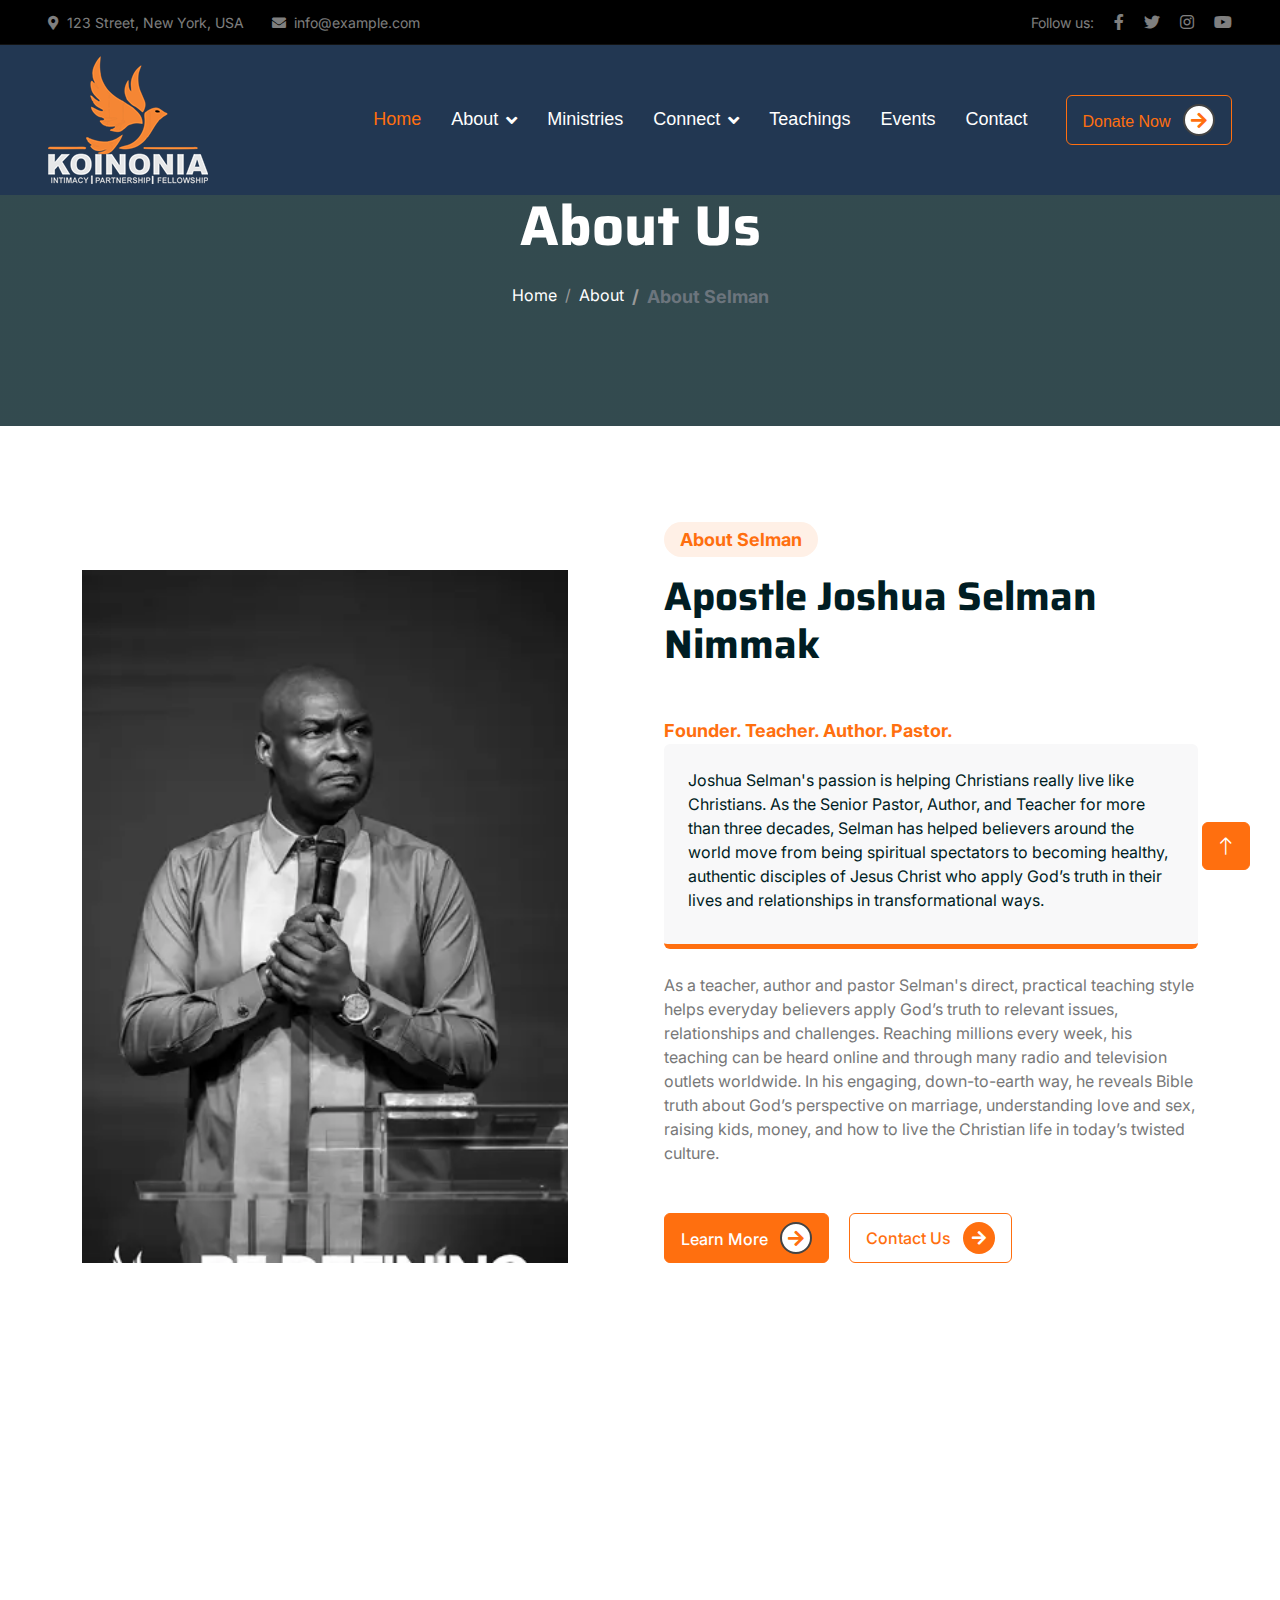
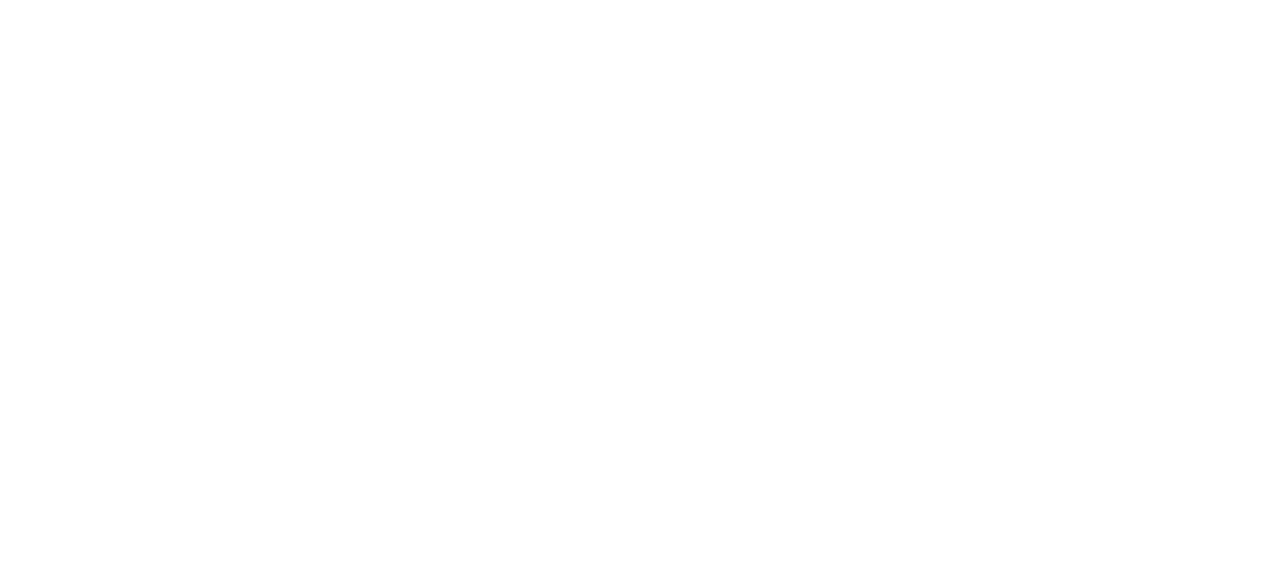
==== commit 8e0df4c1: "commit" ====
--- a/about.html
+++ b/about.html
@@ -68,12 +68,12 @@
                     <div class="nav-item dropdown">
                         <a href="#" class="nav-link dropdown-toggle" data-bs-toggle="dropdown">About</a>
                         <div class="dropdown-menu m-0">
-                            <a href="service.html" class="dropdown-item">Apostle Selman</a>
-                            <a href="donate.html" class="dropdown-item">Our Mission & Vision</a>
+                            <a href="aboutselman.html" class="dropdown-item">Apostle Selman</a>
+                            <a href="mission.html" class="dropdown-item">Our Mission & Vision</a>
                             <a href="beliefs.html" class="dropdown-item">Our Beliefs</a>
                             <a href="history.html" class="dropdown-item">Our History</a>
-                            <a href="team.html" class="dropdown-item">Our Pastors</a>
-                            <a href="team.html" class="dropdown-item">Our Blog</a>
+                            <a href="pastors.html" class="dropdown-item">Our Pastors</a>
+                            <a href="blog.html" class="dropdown-item">Our Blog</a>
                             
                             
                         </div>
@@ -86,7 +86,7 @@
                             <a href="recovery.html" class="dropdown-item">Recovery Group</a>
                             <a href="membership.html" class="dropdown-item">Membership</a>
                             <a href="children.html" class="dropdown-item">Children & Students</a>
-                            <a href="404.html" class="dropdown-item">Volunteer</a>
+                            <a href="volunteer.html" class="dropdown-item">Volunteer</a>
                             <a href="counselling.html" class="dropdown-item">Counselling</a>
                             <a href="assistence.html" class="dropdown-item">Assistence</a>
                         </div>
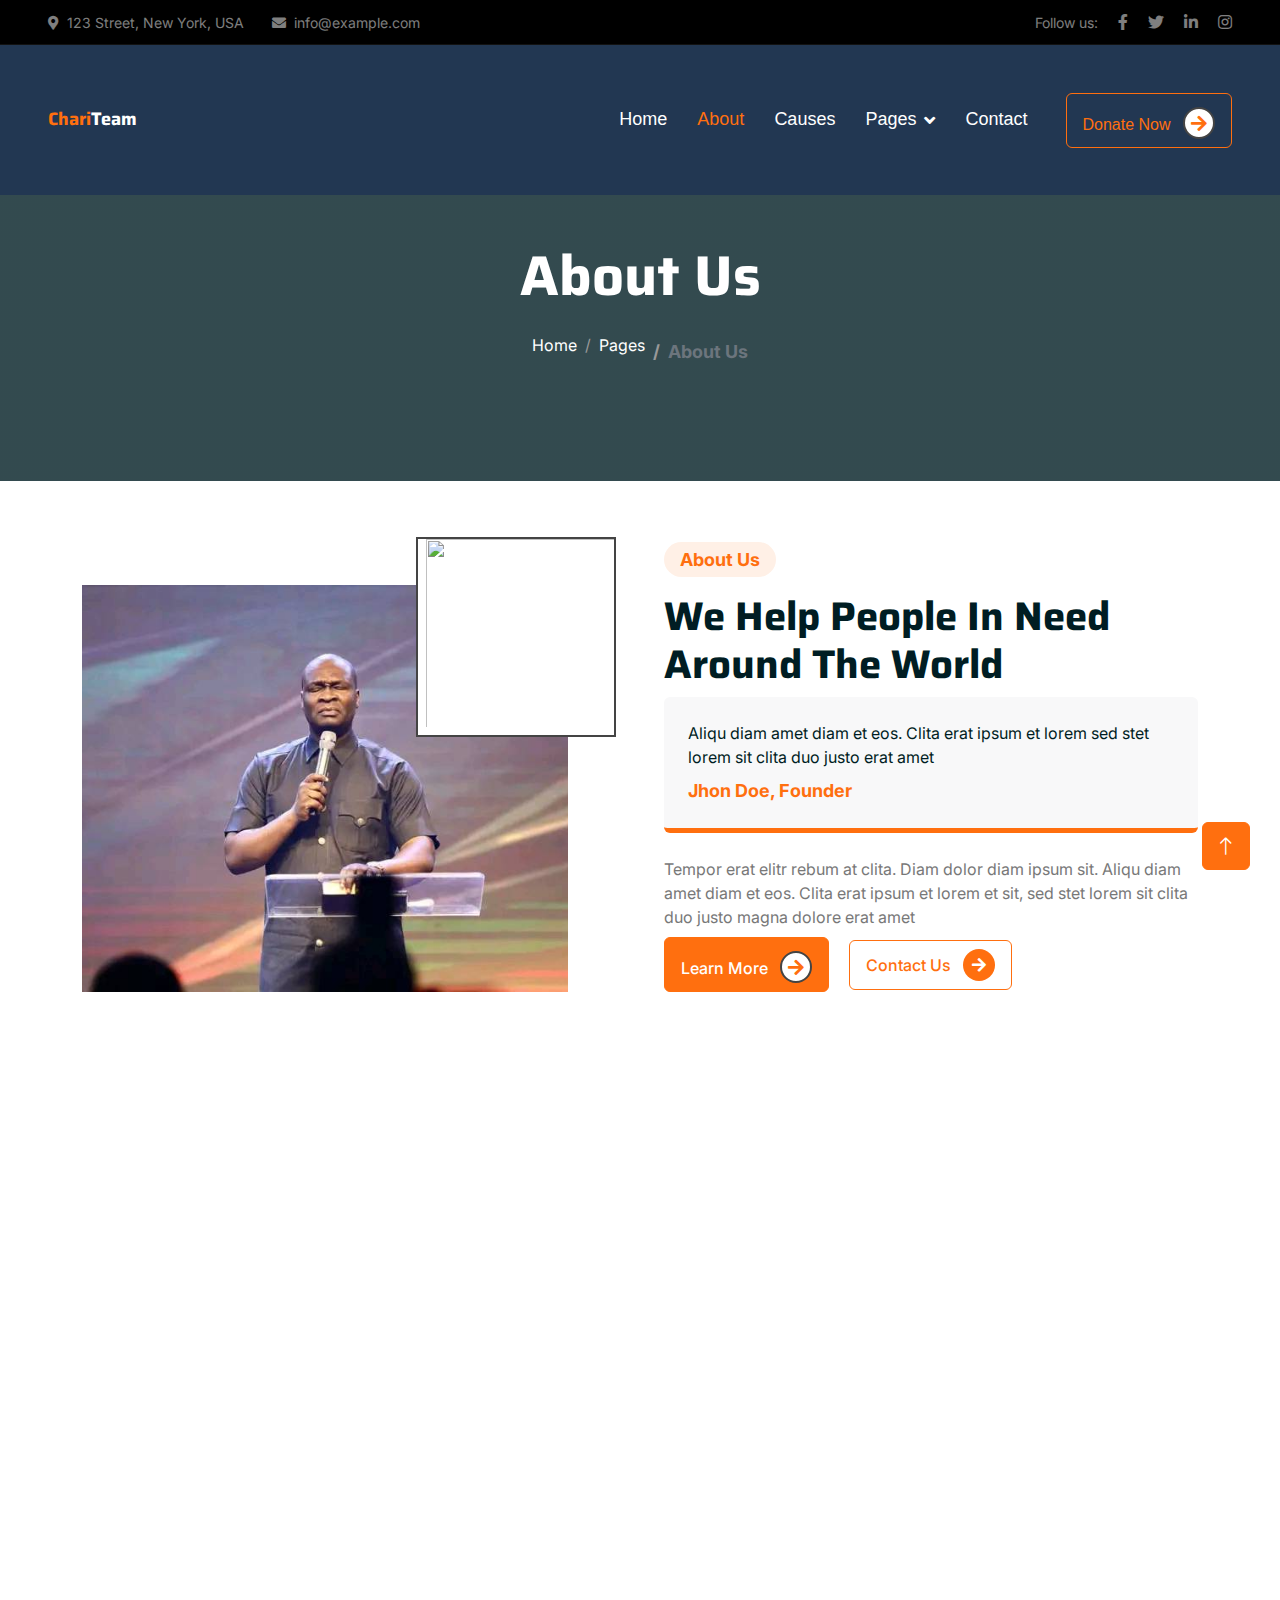
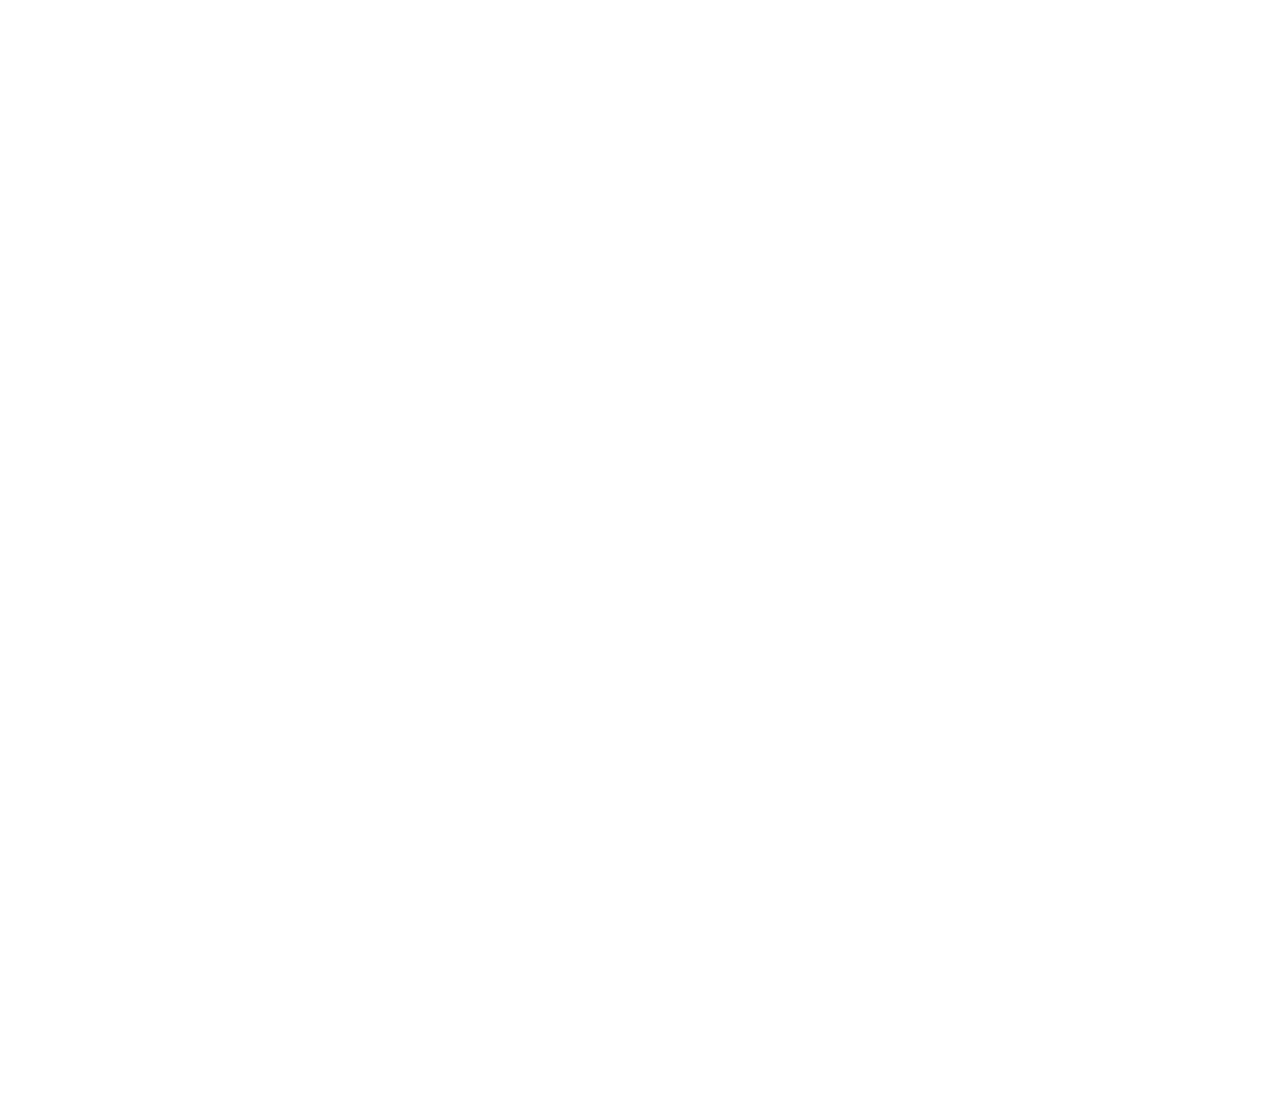
==== commit 7cecb3da: "commit" ====
--- a/about.html
+++ b/about.html
@@ -3,7 +3,7 @@
 
 <head>
     <meta charset="utf-8">
-    <title>KOINONIA: Eternity Network International</title>
+    <title>ChariTeam - Free Nonprofit Website Template</title>
     <meta content="width=device-width, initial-scale=1.0" name="viewport">
     <meta content="" name="keywords">
     <meta content="" name="description">
@@ -48,55 +48,39 @@
             </div>
             <div class="col-lg-6 px-5 text-end">
                 <small>Follow us:</small>
-                <a class="text-white-50 ms-3" href="https://web.facebook.com/koinoniaglobal/"><i class="fab fa-facebook-f"></i></a>
-                <a class="text-white-50 ms-3" href="twitter.com/koinoniaeni"><i class="fab fa-twitter"></i></a>
-                <a class="text-white-50 ms-3" href="Instagram.com/Koinonia.abuja"><i class="fab fa-instagram"></i></a>
-                <a class="text-white-50 ms-3" href="https://www.youtube.com/@KoinoniaGlobal"><i class="fab fa-youtube"></i></a>
+                <a class="text-white-50 ms-3" href=""><i class="fab fa-facebook-f"></i></a>
+                <a class="text-white-50 ms-3" href=""><i class="fab fa-twitter"></i></a>
+                <a class="text-white-50 ms-3" href=""><i class="fab fa-linkedin-in"></i></a>
+                <a class="text-white-50 ms-3" href=""><i class="fab fa-instagram"></i></a>
             </div>
         </div>
 
         <nav class="navbar navbar-expand-lg navbar-dark py-lg-0 px-lg-5 wow fadeIn" data-wow-delay="0.1s">
             <a href="index.html" class="navbar-brand ms-4 ms-lg-0">
-                <img src="img/logo1.png">
+                <h1 class="fw-bold text-primary m-0">Chari<span class="text-white">Team</span></h1>
             </a>
             <button type="button" class="navbar-toggler me-4" data-bs-toggle="collapse" data-bs-target="#navbarCollapse">
                 <span class="navbar-toggler-icon"></span>
             </button>
             <div class="collapse navbar-collapse" id="navbarCollapse">
                 <div class="navbar-nav ms-auto p-4 p-lg-0">
-                    <a href="index.html" class="nav-item nav-link active">Home</a>
+                    <a href="index.html" class="nav-item nav-link">Home</a>
+                    <a href="about.html" class="nav-item nav-link active">About</a>
+                    <a href="causes.html" class="nav-item nav-link">Causes</a>
                     <div class="nav-item dropdown">
-                        <a href="#" class="nav-link dropdown-toggle" data-bs-toggle="dropdown">About</a>
+                        <a href="#" class="nav-link dropdown-toggle" data-bs-toggle="dropdown">Pages</a>
                         <div class="dropdown-menu m-0">
-                            <a href="aboutselman.html" class="dropdown-item">Apostle Selman</a>
-                            <a href="mission.html" class="dropdown-item">Our Mission & Vision</a>
-                            <a href="beliefs.html" class="dropdown-item">Our Beliefs</a>
-                            <a href="history.html" class="dropdown-item">Our History</a>
-                            <a href="pastors.html" class="dropdown-item">Our Pastors</a>
-                            <a href="blog.html" class="dropdown-item">Our Blog</a>
-                            
-                            
-                        </div>
-                    </div>
-                    <a href="causes.html" class="nav-item nav-link">Ministries</a>
-                    <div class="nav-item dropdown">
-                        <a href="#" class="nav-link dropdown-toggle" data-bs-toggle="dropdown">Connect</a>
-                        <div class="dropdown-menu m-0">
-                            <a href="homegroup.html" class="dropdown-item">Home Groups</a>
-                            <a href="recovery.html" class="dropdown-item">Recovery Group</a>
-                            <a href="membership.html" class="dropdown-item">Membership</a>
-                            <a href="children.html" class="dropdown-item">Children & Students</a>
-                            <a href="volunteer.html" class="dropdown-item">Volunteer</a>
-                            <a href="counselling.html" class="dropdown-item">Counselling</a>
-                            <a href="assistence.html" class="dropdown-item">Assistence</a>
-                        </div>
-                    </div>
-                    <a href="teachings.html" class="nav-item nav-link">Teachings</a>
-                    <a href="events.html" class="nav-item nav-link">Events</a>
+                            <a href="service.html" class="dropdown-item">Service</a>
+                            <a href="donate.html" class="dropdown-item">Donate</a>
+                            <a href="team.html" class="dropdown-item">Our Team</a>
+                            <a href="testimonial.html" class="dropdown-item">Testimonial</a>
+                            <a href="404.html" class="dropdown-item">404 Page</a>
+                        </div>
+                    </div>
                     <a href="contact.html" class="nav-item nav-link">Contact</a>
                 </div>
                 <div class="d-none d-lg-flex ms-2">
-                    <a class="btn btn-outline-primary py-2 px-3" href="https://pay.squadco.com/koinoniaglobal">
+                    <a class="btn btn-outline-primary py-2 px-3" href="">
                         Donate Now
                         <div class="d-inline-flex btn-sm-square bg-white text-primary rounded-circle ms-2">
                             <i class="fa fa-arrow-right"></i>
@@ -116,8 +100,8 @@
             <nav aria-label="breadcrumb animated slideInDown">
                 <ol class="breadcrumb justify-content-center mb-0">
                     <li class="breadcrumb-item"><a class="text-white" href="#">Home</a></li>
-                    <li class="breadcrumb-item"><a class="text-white" href="#">About</a></li>
-                    <li class="breadcrumb-item text-primary active" aria-current="page">About Selman</li>
+                    <li class="breadcrumb-item"><a class="text-white" href="#">Pages</a></li>
+                    <li class="breadcrumb-item text-primary active" aria-current="page">About Us</li>
                 </ol>
             </nav>
         </div>
@@ -131,29 +115,19 @@
             <div class="row g-5">
                 <div class="col-lg-6 wow fadeInUp" data-wow-delay="0.1s">
                     <div class="position-relative overflow-hidden h-100" style="min-height: 400px;">
-                        <img class="position-absolute w-100 h-100 pt-5 pe-5" src="img/apostle.webp" alt="Apostle Selman" style="object-fit: cover;">
-                        
+                        <img class="position-absolute w-100 h-100 pt-5 pe-5" src="img/about-1.jpg" alt="" style="object-fit: cover;">
+                        <img class="position-absolute top-0 end-0 bg-white ps-2 pb-2" src="img/about-2.jpg" alt="" style="width: 200px; height: 200px;">
                     </div>
                 </div>
                 <div class="col-lg-6 wow fadeInUp" data-wow-delay="0.5s">
                     <div class="h-100">
-                        <div class="d-inline-block rounded-pill bg-secondary text-primary py-1 px-3 mb-3">About Selman</div>
-                        <h1 class="display-6 mb-5">Apostle Joshua Selman Nimmak</h1>
-                        <span class="text-primary">Founder. Teacher. Author. Pastor.</span>
+                        <div class="d-inline-block rounded-pill bg-secondary text-primary py-1 px-3 mb-3">About Us</div>
+                        <h1 class="display-6 mb-5">We Help People In Need Around The World</h1>
                         <div class="bg-light border-bottom border-5 border-primary rounded p-4 mb-4">
-                            <p class="text-dark mb-2">Joshua Selman's passion is helping Christians really live like Christians. 
-                                As the Senior Pastor, Author, and Teacher for more than three decades, Selman has helped believers 
-                                around the world move from being spiritual spectators to becoming healthy, authentic disciples of 
-                                Jesus Christ who apply God’s truth in their lives and relationships in transformational ways.</p>
-                            
-                            
-                        </div>
-                        <p class="mb-5">As a teacher, author and pastor Selman's direct, practical teaching style helps everyday believers apply
-                            God’s truth to relevant issues, relationships and challenges. Reaching millions every week, his 
-                            teaching can be heard online and through many radio and television outlets worldwide. 
-                            In his engaging, down-to-earth way, he reveals Bible truth about God’s perspective on marriage, 
-                            understanding love and sex, raising kids, money, and how to live the Christian life in today’s 
-                            twisted culture.</p>
+                            <p class="text-dark mb-2">Aliqu diam amet diam et eos. Clita erat ipsum et lorem sed stet lorem sit clita duo justo erat amet</p>
+                            <span class="text-primary">Jhon Doe, Founder</span>
+                        </div>
+                        <p class="mb-5">Tempor erat elitr rebum at clita. Diam dolor diam ipsum sit. Aliqu diam amet diam et eos. Clita erat ipsum et lorem et sit, sed stet lorem sit clita duo justo magna dolore erat amet</p>
                         <a class="btn btn-primary py-2 px-3 me-3" href="">
                             Learn More
                             <div class="d-inline-flex btn-sm-square bg-white text-primary rounded-circle ms-2">
@@ -181,79 +155,200 @@
                 <div class="d-inline-block rounded-pill bg-secondary text-primary py-1 px-3 mb-3">What We Do</div>
                 <h1 class="display-6 mb-5">Learn More What We Do And Get Involved</h1>
             </div>
-        </div>
-    </div>
-
-
-   <!-- Footer Start -->
-   <div class="container-fluid bg-dark text-white-50 footer mt-5 pt-5 wow fadeIn" data-wow-delay="0.1s">
-    <div class="container py-5">
-        <div class="row g-5">
-            <div class="col-lg-3 col-md-6">
-                <img src="img/logo1.png">
-                <p>Diam dolor diam ipsum sit. Aliqu diam amet diam et eos. Clita erat ipsum et lorem et sit, sed stet lorem sit clita</p>
-                <div class="d-flex pt-2">
-                    <a class="btn btn-square me-1" href=""><i class="fab fa-twitter"></i></a>
-                    <a class="btn btn-square me-1" href=""><i class="fab fa-facebook-f"></i></a>
-                    <a class="btn btn-square me-1" href=""><i class="fab fa-youtube"></i></a>
-                    <a class="btn btn-square me-0" href=""><i class="fab fa-linkedin-in"></i></a>
-                </div>
-            </div>
-            <div class="col-lg-3 col-md-6">
-                <h5 class="text-light mb-4">Address</h5>
-                <p><i class="fa fa-map-marker-alt me-3"></i>123 Street, New York, USA</p>
-                <p><i class="fa fa-phone-alt me-3"></i>+012 345 67890</p>
-                <p><i class="fa fa-envelope me-3"></i>info@example.com</p>
-            </div>
-            <div class="col-lg-3 col-md-6">
-                <h5 class="text-light mb-4">Quick Links</h5>
-                <a class="btn btn-link" href="">About Us</a>
-                <a class="btn btn-link" href="">Contact Us</a>
-                <a class="btn btn-link" href="">Our Programmes</a>
-                <a class="btn btn-link" href="">Terms & Condition</a>
-                <a class="btn btn-link" href="">Connect</a>
-            </div>
-            <div class="col-lg-3 col-md-6">
-                <h5 class="text-light mb-4">Newsletter</h5>
-                <p>Dolor amet sit justo amet elitr clita ipsum elitr est.</p>
-                <div class="position-relative mx-auto" style="max-width: 400px;">
-                    <input class="form-control bg-transparent w-100 py-3 ps-4 pe-5" type="text" placeholder="Your email">
-                    <button type="button" class="btn btn-primary py-2 position-absolute top-0 end-0 mt-2 me-2">SignUp</button>
-                </div>
-            </div>
-        </div>
-    </div>
-    <div class="container-fluid copyright">
+            <div class="row g-4 justify-content-center">
+                <div class="col-lg-4 col-md-6 wow fadeInUp" data-wow-delay="0.1s">
+                    <div class="service-item bg-white text-center h-100 p-4 p-xl-5">
+                        <img class="img-fluid mb-4" src="img/icon-1.png" alt="">
+                        <h4 class="mb-3">Child Education</h4>
+                        <p class="mb-4">Tempor ut dolore lorem kasd vero ipsum sit eirmod sit. Ipsum diam justo sed vero dolor duo.</p>
+                        <a class="btn btn-outline-primary px-3" href="">
+                            Learn More
+                            <div class="d-inline-flex btn-sm-square bg-primary text-white rounded-circle ms-2">
+                                <i class="fa fa-arrow-right"></i>
+                            </div>
+                        </a>
+                    </div>
+                </div>
+                <div class="col-lg-4 col-md-6 wow fadeInUp" data-wow-delay="0.3s">
+                    <div class="service-item bg-white text-center h-100 p-4 p-xl-5">
+                        <img class="img-fluid mb-4" src="img/icon-2.png" alt="">
+                        <h4 class="mb-3">Medical Treatment</h4>
+                        <p class="mb-4">Tempor ut dolore lorem kasd vero ipsum sit eirmod sit. Ipsum diam justo sed vero dolor duo.</p>
+                        <a class="btn btn-outline-primary px-3" href="">
+                            Learn More
+                            <div class="d-inline-flex btn-sm-square bg-primary text-white rounded-circle ms-2">
+                                <i class="fa fa-arrow-right"></i>
+                            </div>
+                        </a>
+                    </div>
+                </div>
+                <div class="col-lg-4 col-md-6 wow fadeInUp" data-wow-delay="0.5s">
+                    <div class="service-item bg-white text-center h-100 p-4 p-xl-5">
+                        <img class="img-fluid mb-4" src="img/icon-3.png" alt="">
+                        <h4 class="mb-3">Pure Drinking Water</h4>
+                        <p class="mb-4">Tempor ut dolore lorem kasd vero ipsum sit eirmod sit. Ipsum diam justo sed vero dolor duo.</p>
+                        <a class="btn btn-outline-primary px-3" href="">
+                            Learn More
+                            <div class="d-inline-flex btn-sm-square bg-primary text-white rounded-circle ms-2">
+                                <i class="fa fa-arrow-right"></i>
+                            </div>
+                        </a>
+                    </div>
+                </div>
+            </div>
+        </div>
+    </div>
+    <!-- Service End -->
+
+
+    <!-- Team Start -->
+    <div class="container-xxl py-5">
         <div class="container">
-            <div class="row">
-                <div class="col-md-6 text-center text-md-start mb-3 mb-md-0">
-                    &copy; 2024 <a href="#">Eternity Network International: Koinonia</a>. All Right Reserved.
-                </div>
-                <div class="col-md-6 text-center text-md-end">
-                    <!--/*** This template is free as long as you keep the footer author’s credit link/attribution link/backlink. If you'd like to use the template without the footer author’s credit link/attribution link/backlink, you can purchase the Credit Removal License from "https://htmlcodex.com/credit-removal". Thank you for your support. ***/-->
-                    Designed and Developed By <a href="https://nine-estacks.com">Kevin Cross Minchakpu</a>
-                </div>
-            </div>
-        </div>
-    </div>
-</div>
-<!-- Footer End -->
-
-
-<!-- Back to Top -->
-<a href="#" class="btn btn-lg btn-primary btn-lg-square back-to-top"><i class="bi bi-arrow-up"></i></a>
-
-
-<!-- JavaScript Libraries -->
-<script src="https://code.jquery.com/jquery-3.4.1.min.js"></script>
-<script src="https://cdn.jsdelivr.net/npm/bootstrap@5.0.0/dist/js/bootstrap.bundle.min.js"></script>
-<script src="lib/wow/wow.min.js"></script>
-<script src="lib/easing/easing.min.js"></script>
-<script src="lib/waypoints/waypoints.min.js"></script>
-<script src="lib/owlcarousel/owl.carousel.min.js"></script>
-<script src="lib/parallax/parallax.min.js"></script>
-
-<!-- Template Javascript -->
-<script src="js/main.js"></script>
+            <div class="text-center mx-auto mb-5 wow fadeInUp" data-wow-delay="0.1s" style="max-width: 500px;">
+                <div class="d-inline-block rounded-pill bg-secondary text-primary py-1 px-3 mb-3">Team Members</div>
+                <h1 class="display-6 mb-5">Let's Meet With Our Ordinary Soldiers</h1>
+            </div>
+            <div class="row g-4">
+                <div class="col-lg-3 col-md-6 wow fadeInUp" data-wow-delay="0.1s">
+                    <div class="team-item position-relative rounded overflow-hidden">
+                        <div class="overflow-hidden">
+                            <img class="img-fluid" src="img/team-1.jpg" alt="">
+                        </div>
+                        <div class="team-text bg-light text-center p-4">
+                            <h5>Full Name</h5>
+                            <p class="text-primary">Designation</p>
+                            <div class="team-social text-center">
+                                <a class="btn btn-square" href=""><i class="fab fa-facebook-f"></i></a>
+                                <a class="btn btn-square" href=""><i class="fab fa-twitter"></i></a>
+                                <a class="btn btn-square" href=""><i class="fab fa-instagram"></i></a>
+                            </div>
+                        </div>
+                    </div>
+                </div>
+                <div class="col-lg-3 col-md-6 wow fadeInUp" data-wow-delay="0.3s">
+                    <div class="team-item position-relative rounded overflow-hidden">
+                        <div class="overflow-hidden">
+                            <img class="img-fluid" src="img/team-2.jpg" alt="">
+                        </div>
+                        <div class="team-text bg-light text-center p-4">
+                            <h5>Full Name</h5>
+                            <p class="text-primary">Designation</p>
+                            <div class="team-social text-center">
+                                <a class="btn btn-square" href=""><i class="fab fa-facebook-f"></i></a>
+                                <a class="btn btn-square" href=""><i class="fab fa-twitter"></i></a>
+                                <a class="btn btn-square" href=""><i class="fab fa-instagram"></i></a>
+                            </div>
+                        </div>
+                    </div>
+                </div>
+                <div class="col-lg-3 col-md-6 wow fadeInUp" data-wow-delay="0.5s">
+                    <div class="team-item position-relative rounded overflow-hidden">
+                        <div class="overflow-hidden">
+                            <img class="img-fluid" src="img/team-3.jpg" alt="">
+                        </div>
+                        <div class="team-text bg-light text-center p-4">
+                            <h5>Full Name</h5>
+                            <p class="text-primary">Designation</p>
+                            <div class="team-social text-center">
+                                <a class="btn btn-square" href=""><i class="fab fa-facebook-f"></i></a>
+                                <a class="btn btn-square" href=""><i class="fab fa-twitter"></i></a>
+                                <a class="btn btn-square" href=""><i class="fab fa-instagram"></i></a>
+                            </div>
+                        </div>
+                    </div>
+                </div>
+                <div class="col-lg-3 col-md-6 wow fadeInUp" data-wow-delay="0.7s">
+                    <div class="team-item position-relative rounded overflow-hidden">
+                        <div class="overflow-hidden">
+                            <img class="img-fluid" src="img/team-4.jpg" alt="">
+                        </div>
+                        <div class="team-text bg-light text-center p-4">
+                            <h5>Full Name</h5>
+                            <p class="text-primary">Designation</p>
+                            <div class="team-social text-center">
+                                <a class="btn btn-square" href=""><i class="fab fa-facebook-f"></i></a>
+                                <a class="btn btn-square" href=""><i class="fab fa-twitter"></i></a>
+                                <a class="btn btn-square" href=""><i class="fab fa-instagram"></i></a>
+                            </div>
+                        </div>
+                    </div>
+                </div>
+            </div>
+        </div>
+    </div>
+    <!-- Team End -->
+
+
+    <!-- Footer Start -->
+    <div class="container-fluid bg-dark text-white-50 footer mt-5 pt-5 wow fadeIn" data-wow-delay="0.1s">
+        <div class="container py-5">
+            <div class="row g-5">
+                <div class="col-lg-3 col-md-6">
+                    <h1 class="fw-bold text-primary mb-4">Chari<span class="text-white">Team</span></h1>
+                    <p>Diam dolor diam ipsum sit. Aliqu diam amet diam et eos. Clita erat ipsum et lorem et sit, sed stet lorem sit clita</p>
+                    <div class="d-flex pt-2">
+                        <a class="btn btn-square me-1" href=""><i class="fab fa-twitter"></i></a>
+                        <a class="btn btn-square me-1" href=""><i class="fab fa-facebook-f"></i></a>
+                        <a class="btn btn-square me-1" href=""><i class="fab fa-youtube"></i></a>
+                        <a class="btn btn-square me-0" href=""><i class="fab fa-linkedin-in"></i></a>
+                    </div>
+                </div>
+                <div class="col-lg-3 col-md-6">
+                    <h5 class="text-light mb-4">Address</h5>
+                    <p><i class="fa fa-map-marker-alt me-3"></i>123 Street, New York, USA</p>
+                    <p><i class="fa fa-phone-alt me-3"></i>+012 345 67890</p>
+                    <p><i class="fa fa-envelope me-3"></i>info@example.com</p>
+                </div>
+                <div class="col-lg-3 col-md-6">
+                    <h5 class="text-light mb-4">Quick Links</h5>
+                    <a class="btn btn-link" href="">About Us</a>
+                    <a class="btn btn-link" href="">Contact Us</a>
+                    <a class="btn btn-link" href="">Our Services</a>
+                    <a class="btn btn-link" href="">Terms & Condition</a>
+                    <a class="btn btn-link" href="">Support</a>
+                </div>
+                <div class="col-lg-3 col-md-6">
+                    <h5 class="text-light mb-4">Newsletter</h5>
+                    <p>Dolor amet sit justo amet elitr clita ipsum elitr est.</p>
+                    <div class="position-relative mx-auto" style="max-width: 400px;">
+                        <input class="form-control bg-transparent w-100 py-3 ps-4 pe-5" type="text" placeholder="Your email">
+                        <button type="button" class="btn btn-primary py-2 position-absolute top-0 end-0 mt-2 me-2">SignUp</button>
+                    </div>
+                </div>
+            </div>
+        </div>
+        <div class="container-fluid copyright">
+            <div class="container">
+                <div class="row">
+                    <div class="col-md-6 text-center text-md-start mb-3 mb-md-0">
+                        &copy; <a href="#">Your Site Name</a>, All Right Reserved.
+                    </div>
+                    <div class="col-md-6 text-center text-md-end">
+                        <!--/*** This template is free as long as you keep the footer author’s credit link/attribution link/backlink. If you'd like to use the template without the footer author’s credit link/attribution link/backlink, you can purchase the Credit Removal License from "https://htmlcodex.com/credit-removal". Thank you for your support. ***/-->
+                        Designed By <a href="https://htmlcodex.com">HTML Codex</a>
+                    </div>
+                </div>
+            </div>
+        </div>
+    </div>
+    <!-- Footer End -->
+
+
+    <!-- Back to Top -->
+    <a href="#" class="btn btn-lg btn-primary btn-lg-square back-to-top"><i class="bi bi-arrow-up"></i></a>
+
+
+    <!-- JavaScript Libraries -->
+    <script src="https://code.jquery.com/jquery-3.4.1.min.js"></script>
+    <script src="https://cdn.jsdelivr.net/npm/bootstrap@5.0.0/dist/js/bootstrap.bundle.min.js"></script>
+    <script src="lib/wow/wow.min.js"></script>
+    <script src="lib/easing/easing.min.js"></script>
+    <script src="lib/waypoints/waypoints.min.js"></script>
+    <script src="lib/owlcarousel/owl.carousel.min.js"></script>
+    <script src="lib/parallax/parallax.min.js"></script>
+
+    <!-- Template Javascript -->
+    <script src="js/main.js"></script>
 </body>
+
 </html>